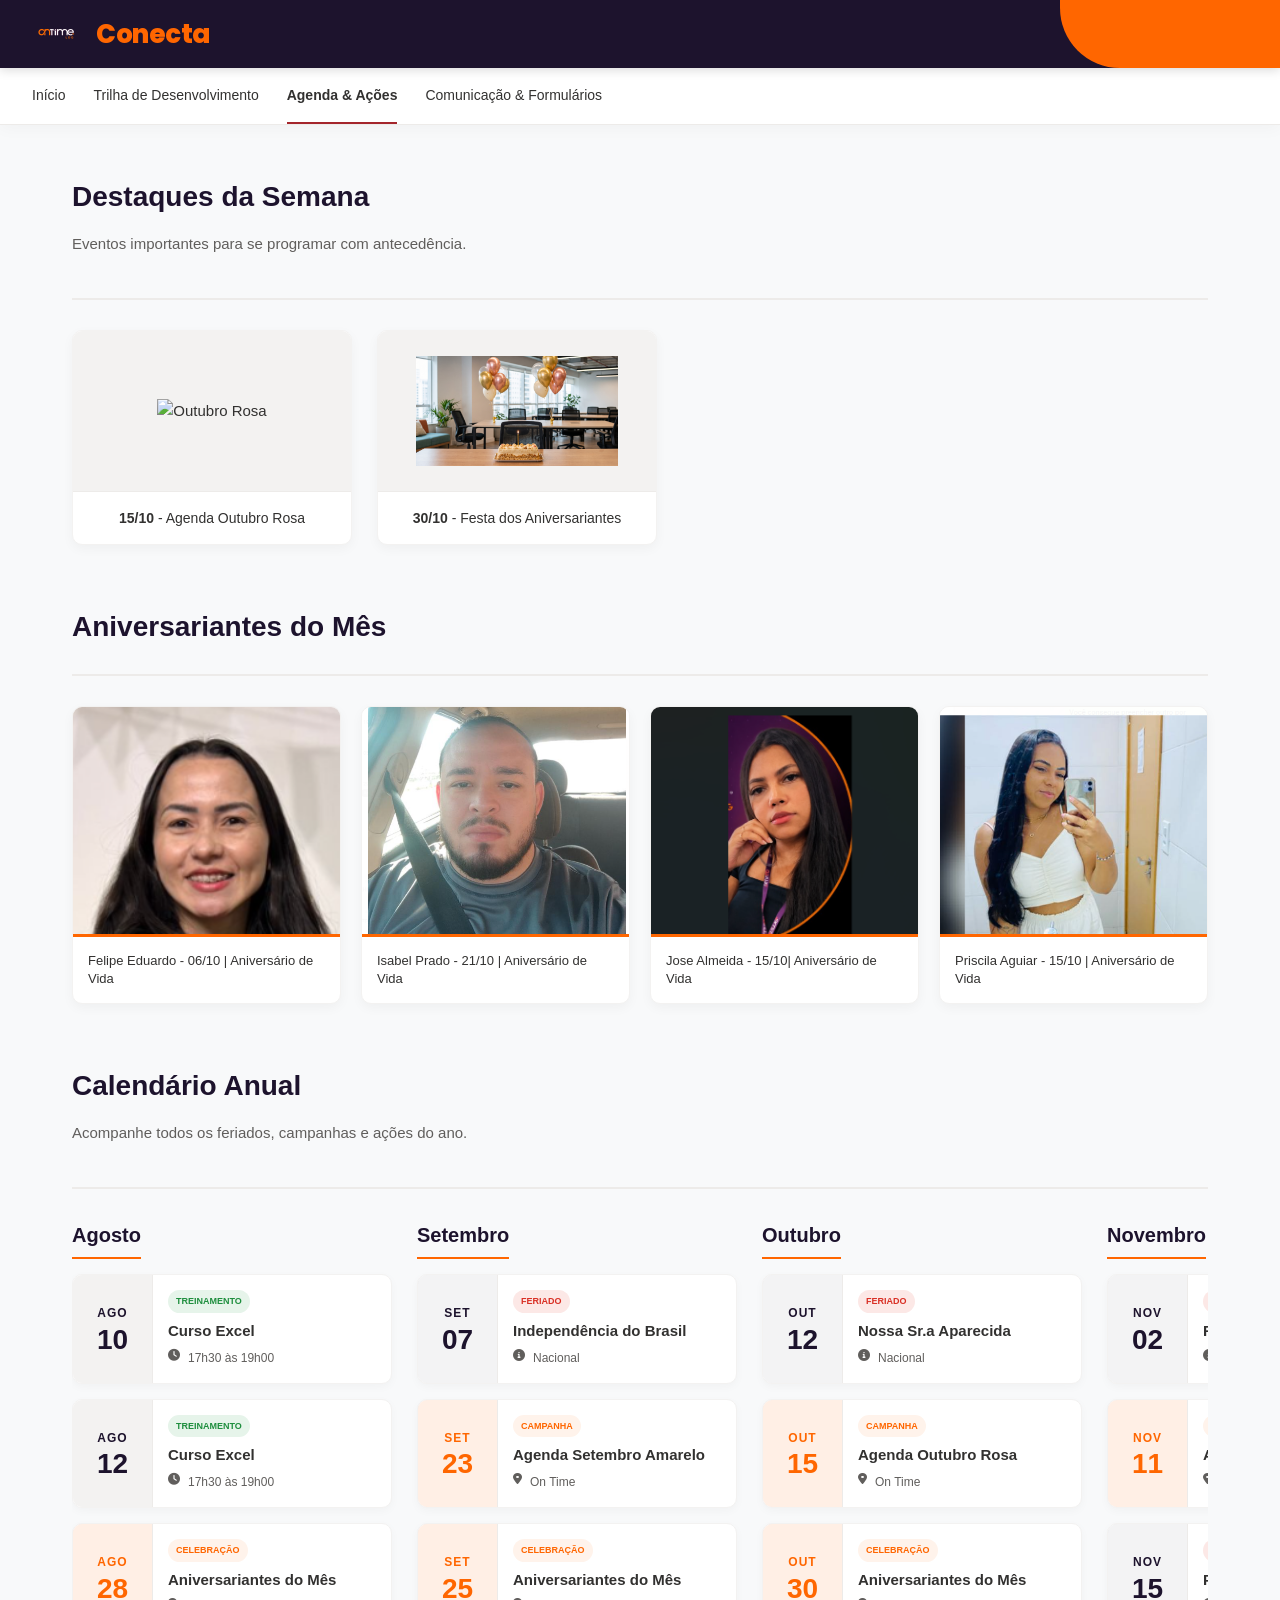
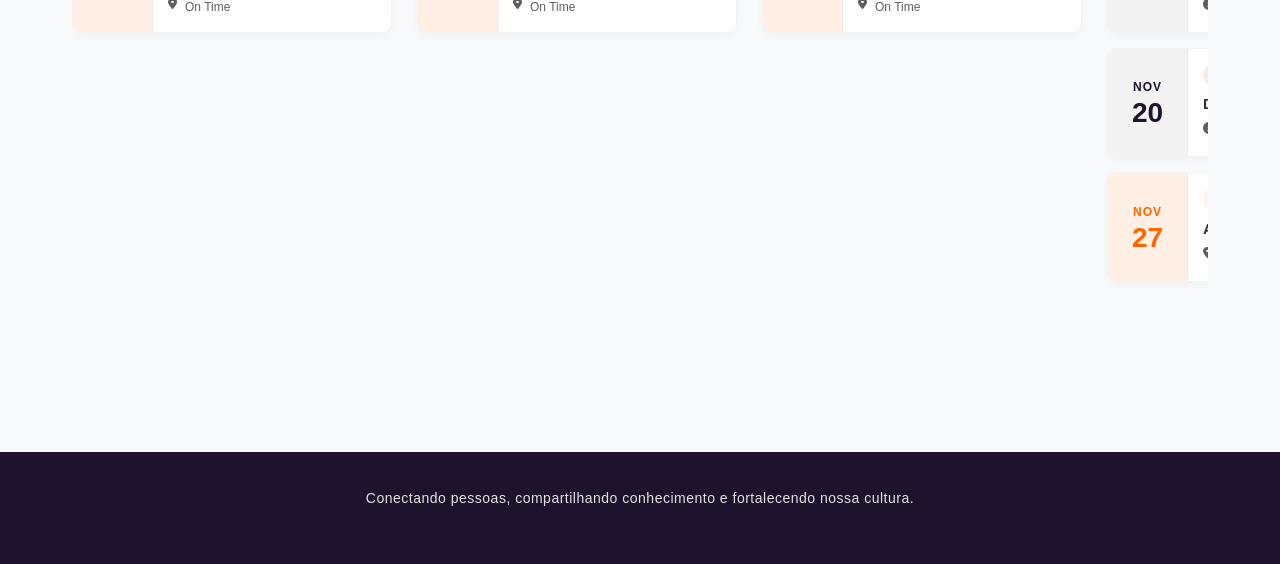
==== agenda.html @ 03ec2f37 "Update agenda.html" ====
<!DOCTYPE html>
<html lang="pt-BR">
<head>
    <meta charset="UTF-8">
    <meta name="viewport" content="width=device-width, initial-scale=1.0">
    <title>Agenda e Ações - On Time Log</title>
    <link rel="icon" href="logo-topo.png" type="image/png">
    <link href="https://fonts.googleapis.com/css2?family=Poppins:wght@700;800;900&display=swap" rel="stylesheet">
    <link rel="stylesheet" href="style.css">
    <link rel="stylesheet" href="https://cdnjs.cloudflare.com/ajax/libs/font-awesome/6.0.0/css/all.min.css">
</head>
<body>
    <header class="sp-header">
        <div class="logo-title">
            <img src="logo-topo.png" alt="On Time Log Logo" class="logo">
            <h2 class="site-title">Conecta</h2>
        </div>
    </header>

    <nav class="sp-nav">
        <ul class="nav-links">
            <li><a href="index.html">Início</a></li>
            <li><a href="treinamentos.html">Trilha de Desenvolvimento</a></li>
            <li><a href="agenda.html" class="active">Agenda & Ações</a></li>
            <li><a href="comunicacao.html" target="_blank">Comunicação & Formulários</a></li>
        </ul>
    </nav>

    <main class="sp-main agenda-main">
        
        <section class="agenda-section">
            <div class="section-header">
                <h2>Destaques da Semana</h2>
                <p>Eventos importantes para se programar com antecedência.</p>
            </div>
            <div class="highlights-grid">
                <div class="highlight-card">
                    <div class="highlight-image-wrapper"><img src="outubro.rosa.png" alt="Outubro Rosa" class="highlight-image"></div>
                    <div class="highlight-info"><strong>15/10</strong> - Agenda Outubro Rosa</div>
                </div>
                <div class="highlight-card">
                    <div class="highlight-image-wrapper"><img src="fundo-festa.png" alt="Aniversariantes" class="highlight-image"></div>
                    <div class="highlight-info"><strong>30/10</strong> - Festa dos Aniversariantes</div>
                </div>
            </div>
        </section>

        <section class="agenda-section">
            <div class="section-header">
                <h2>Aniversariantes do Mês</h2>
            </div>
            <div class="birthday-grid">
                <div class="birthday-card">
                    <img src="niver-1.png" alt="Foto" class="birthday-photo">
                    <div class="birthday-info"><p>Felipe Eduardo - 06/10 | Aniversário de Vida</p></div>
                </div>
                <div class="birthday-card">
                    <img src="niver-2.png" alt="Foto" class="birthday-photo">
                    <div class="birthday-info"><p>Isabel Prado - 21/10 | Aniversário de Vida</p></div>
                </div>
                <div class="birthday-card">
                    <img src="niver-3.png" alt="Foto" class="birthday-photo">
                    <div class="birthday-info"><p>Jose Almeida - 15/10| Aniversário de Vida</p></div>
                </div>
                <div class="birthday-card">
                    <img src="niver-4.png" alt="Foto" class="birthday-photo">
                    <div class="birthday-info"><p>Priscila Aguiar - 15/10 | Aniversário de Vida</p></div>
                </div>
            </div>
        </section>

        <section class="agenda-section">
            <div class="section-header">
                <h2>Calendário Anual</h2>
                <p>Acompanhe todos os feriados, campanhas e ações do ano.</p>
            </div>
            <div class="calendar-carousel">
                <div class="month-column">
                    <h3 class="month-column-header">Agosto</h3>
                    <div class="events-list-vertical">
                        <div class="event-card"><div class="event-date"><span class="month">Ago</span><span class="day">10</span></div><div class="event-details"><span class="event-tag tag-training">Treinamento</span><h3>Curso Excel</h3><p><i class="fas fa-clock"></i> 17h30 às 19h00</p></div></div>
                        <div class="event-card"><div class="event-date"><span class="month">Ago</span><span class="day">12</span></div><div class="event-details"><span class="event-tag tag-training">Treinamento</span><h3>Curso Excel</h3><p><i class="fas fa-clock"></i> 17h30 às 19h00</p></div></div>
                        <div class="event-card"><div class="event-date highlight-date"><span class="month">Ago</span><span class="day">28</span></div><div class="event-details"><span class="event-tag tag-party">Celebração</span><h3>Aniversariantes do Mês</h3><p><i class="fas fa-map-marker-alt"></i> On Time</p></div></div>
                    </div>
                </div>
                <div class="month-column">
                    <h3 class="month-column-header">Setembro</h3>
                    <div class="events-list-vertical">
                        <div class="event-card"><div class="event-date holiday-date"><span class="month">Set</span><span class="day">07</span></div><div class="event-details"><span class="event-tag tag-holiday">Feriado</span><h3>Independência do Brasil</h3><p><i class="fas fa-info-circle"></i> Nacional</p></div></div>
                        <div class="event-card"><div class="event-date highlight-date"><span class="month">Set</span><span class="day">23</span></div><div class="event-details"><span class="event-tag tag-party">Campanha</span><h3>Agenda Setembro Amarelo</h3><p><i class="fas fa-map-marker-alt"></i> On Time</p></div></div>
                        <div class="event-card"><div class="event-date highlight-date"><span class="month">Set</span><span class="day">25</span></div><div class="event-details"><span class="event-tag tag-party">Celebração</span><h3>Aniversariantes do Mês</h3><p><i class="fas fa-map-marker-alt"></i> On Time</p></div></div>
                    </div>
                </div>
                <div class="month-column">
                    <h3 class="month-column-header">Outubro</h3>
                    <div class="events-list-vertical">
                        <div class="event-card"><div class="event-date holiday-date"><span class="month">Out</span><span class="day">12</span></div><div class="event-details"><span class="event-tag tag-holiday">Feriado</span><h3>Nossa Sr.a Aparecida</h3><p><i class="fas fa-info-circle"></i> Nacional</p></div></div>
                        <div class="event-card"><div class="event-date highlight-date"><span class="month">Out</span><span class="day">15</span></div><div class="event-details"><span class="event-tag tag-party">Campanha</span><h3>Agenda Outubro Rosa</h3><p><i class="fas fa-map-marker-alt"></i> On Time</p></div></div>
                        <div class="event-card"><div class="event-date highlight-date"><span class="month">Out</span><span class="day">30</span></div><div class="event-details"><span class="event-tag tag-party">Celebração</span><h3>Aniversariantes do Mês</h3><p><i class="fas fa-map-marker-alt"></i> On Time</p></div></div>
                    </div>
                </div>
                <div class="month-column">
                    <h3 class="month-column-header">Novembro</h3>
                    <div class="events-list-vertical">
                        <div class="event-card"><div class="event-date holiday-date"><span class="month">Nov</span><span class="day">02</span></div><div class="event-details"><span class="event-tag tag-holiday">Feriado</span><h3>Finados</h3><p><i class="fas fa-info-circle"></i> Nacional</p></div></div>
                        <div class="event-card"><div class="event-date highlight-date"><span class="month">Nov</span><span class="day">11</span></div><div class="event-details"><span class="event-tag tag-party">Campanha</span><h3>Agenda Novembro Azul</h3><p><i class="fas fa-map-marker-alt"></i> On Time</p></div></div>
                        <div class="event-card"><div class="event-date holiday-date"><span class="month">Nov</span><span class="day">15</span></div><div class="event-details"><span class="event-tag tag-holiday">Feriado</span><h3>Proclamação da República</h3><p><i class="fas fa-info-circle"></i> Nacional</p></div></div>
                        <div class="event-card"><div class="event-date holiday-date"><span class="month">Nov</span><span class="day">20</span></div><div class="event-details"><span class="event-tag tag-holiday">Feriado</span><h3>Dia da Consciência Negra</h3><p><i class="fas fa-info-circle"></i> Nacional</p></div></div>
                        <div class="event-card"><div class="event-date highlight-date"><span class="month">Nov</span><span class="day">27</span></div><div class="event-details"><span class="event-tag tag-party">Celebração</span><h3>Aniversariantes do Mês</h3><p><i class="fas fa-map-marker-alt"></i> On Time</p></div></div>
                    </div>
                </div>
                <div class="month-column">
                    <h3 class="month-column-header">Dezembro</h3>
                    <div class="events-list-vertical">
                        <div class="event-card"><div class="event-date highlight-date"><span class="month">Dez</span><span class="day">18</span></div><div class="event-details"><span class="event-tag tag-party">Celebração</span><h3>Festa de Confraternização</h3><p><i class="fas fa-star"></i> Evento Anual</p></div></div>
                        <div class="event-card"><div class="event-date holiday-date"><span class="month">Dez</span><span class="day">25</span></div><div class="event-details"><span class="event-tag tag-holiday">Feriado</span><h3>Natal</h3><p><i class="fas fa-info-circle"></i> Nacional</p></div></div>
                    </div>
                </div>
            </div>
        </section>

    </main>
    <footer class="sp-footer">
        <div class="footer-slogan"><p>Conectando pessoas, compartilhando conhecimento e fortalecendo nossa cultura.</p></div>
    </footer>
    <script src="script.js"></script>
</body>
</html>
---- style.css ----
@import url('https://fonts.googleapis.com/css2?family=Poppins:wght@700;800;900&display=swap');

:root {
    --header-footer-bg: #1D132D; 
    --orange-accent: #FF6600; 
    --background: #f8f9fa;
    --text-main: #323130;
    --text-muted: #605e5c;
    --white: #ffffff;
    --active-nav: #323130;
    --sp-accent-red: #a4262c; 
}

* { margin: 0; padding: 0; box-sizing: border-box; font-family: 'Segoe UI', Tahoma, Geneva, Verdana, sans-serif; }
body { background-color: var(--background); color: var(--text-main); overflow-x: hidden; font-size: 15px; line-height: 1.6; }

/* CABEÇALHO E NAVEGAÇÃO */
.sp-header { background-color: var(--header-footer-bg); color: var(--white); padding: 12px 32px; display: flex; align-items: center; position: relative; box-shadow: 0 2px 10px rgba(0,0,0,0.15); z-index: 10; }
.sp-header::after { content: ''; position: absolute; top: 0; right: 0; width: 220px; height: 100%; background-color: var(--orange-accent); border-bottom-left-radius: 60px; z-index: 0; }
.logo-title { display: flex; align-items: center; gap: 16px; z-index: 1; }
.sp-header .logo { height: 32px; }

/* Título Conecta Moderno (Regra de maiúscula removida) */
.site-title { font-family: 'Poppins', sans-serif; font-size: 26px; font-weight: 800; letter-spacing: -0.5px; color: var(--orange-accent); margin-top: 2px; }

.sp-nav { background-color: var(--white); padding: 0 32px; border-bottom: 1px solid #edebe9; box-shadow: 0 4px 15px rgba(0,0,0,0.03); position: relative; z-index: 9; }
.nav-links { list-style: none; display: flex; gap: 28px; }
.nav-links li a { display: block; padding: 16px 0; text-decoration: none; color: var(--text-main); font-weight: 500; font-size: 14px; border-bottom: 2px solid transparent; transition: all 0.3s ease; }
.nav-links li a:hover { color: var(--orange-accent); }
.nav-links li a.active { color: var(--active-nav); font-weight: 600; border-bottom: 2px solid var(--sp-accent-red); }

/* RODAPÉ GERAL */
.sp-footer { background-color: var(--header-footer-bg); color: var(--white); padding: 35px 32px; margin-top: 40px; }
.footer-slogan { text-align: center; margin-bottom: 20px; font-size: 14px; font-weight: 500; color: #e2e2e2; letter-spacing: 0.5px; }
.social-links { display: flex; justify-content: center; gap: 40px; font-size: 14px; }
.social-links a { color: #d1d1d1; text-decoration: none; display: flex; align-items: center; gap: 10px; transition: all 0.3s ease; }
.social-links a:hover { color: var(--orange-accent); transform: translateY(-2px); }
.social-links a i { font-size: 18px; }

/* PÁGINAS GERAIS - Estrutura Mestra */
.sp-main, .catalog-main, .agenda-main, .comms-main, .policies-main, .about-main, .careers-main, .giro-main { padding: 50px 32px; max-width: 1200px; margin: 0 auto; min-height: 75vh;}
.section-header { margin-top: 50px; margin-bottom: 30px; border-bottom: 2px solid #edebe9; padding-bottom: 12px; }
.agenda-section:first-child .section-header, .comms-main .section-header:first-child { margin-top: 0; }
.section-header h2, .catalog-header h2, .careers-intro h2, .policies-intro h2, .about-intro h2, .giro-intro h2 { font-size: 28px; color: var(--header-footer-bg); margin-bottom: 12px; font-weight: 700; }
.section-header p, .catalog-header p, .giro-intro p { font-size: 15px; color: var(--text-muted); line-height: 1.6; margin-bottom: 30px;}

/* PÁGINA INICIAL - GRID (HUB) */
.hero-grid { display: grid; grid-template-columns: 1fr 1fr; gap: 24px; width: 100%; height: 60vh; max-width: 1300px; margin: 0 auto; }
.small-cards-grid { display: grid; grid-template-columns: 1fr 1fr; grid-template-rows: 1fr 1fr; gap: 20px; }
.card-carreiras { grid-column: 1 / -1; }
.hero-card { background-size: cover; background-position: center; background-repeat: no-repeat; position: relative; color: var(--white); cursor: pointer; overflow: hidden; border-radius: 12px; box-shadow: 0 4px 12px rgba(0,0,0,0.06); transition: transform 0.4s ease, box-shadow 0.4s ease; text-decoration: none;}
.hero-card:hover { transform: translateY(-4px); box-shadow: 0 12px 25px rgba(0,0,0,0.12); }
.hero-card::after { content: ''; position: absolute; top: 0; left: 0; width: 100%; height: 100%; background: linear-gradient(to top, rgba(29, 19, 45, 0.95) 0%, rgba(29, 19, 45, 0.4) 40%, rgba(0, 0, 0, 0.05) 100%); z-index: 1; transition: background 0.4s ease; }
.hero-card:hover::after { background: linear-gradient(to top, rgba(29, 19, 45, 0.98) 0%, rgba(29, 19, 45, 0.5) 50%, rgba(0, 0, 0, 0.1) 100%); }
.card-content-wrapper, .card-content { position: relative; z-index: 2; height: 100%; padding: 30px; display: flex; flex-direction: column; justify-content: flex-end; }
.hero-card h3 { font-size: 24px; margin-bottom: 6px; font-weight: 700; text-shadow: 0 2px 4px rgba(0,0,0,0.3); }
.small-card h3 { font-size: 19px; }
.card-link, .small-card p { color: #e2e2e2; text-decoration: none; font-size: 14px; font-weight: 500; display: inline-flex; align-items: center; gap: 8px; transition: color 0.3s ease; margin-bottom: 0;}
.hero-card:hover .card-link, .hero-card:hover p { color: var(--orange-accent); }

/* MODAIS GERAIS E DESTAQUE "I" */
.modal-overlay { position: fixed; top: 0; left: 0; width: 100%; height: 100%; background: rgba(29, 19, 45, 0.85); display: flex; justify-content: center; align-items: center; z-index: 1000; opacity: 0; visibility: hidden; transition: all 0.3s ease; backdrop-filter: blur(5px); }
.modal-overlay.active { opacity: 1; visibility: visible; }
.modal-box { background: var(--white); width: 90%; max-width: 600px; border-radius: 12px; padding: 35px; position: relative; transform: translateY(30px) scale(0.95); transition: all 0.4s cubic-bezier(0.165, 0.84, 0.44, 1); max-height: 85vh; overflow-y: auto; box-shadow: 0 20px 40px rgba(0,0,0,0.2); }
.modal-overlay.active .modal-box { transform: translateY(0) scale(1); }
.close-modal { position: absolute; top: 15px; right: 20px; background: none; border: none; font-size: 22px; color: #a19f9d; cursor: pointer; transition: color 0.2s; }
.close-modal:hover { color: var(--sp-accent-red); }
.modal-header { display: flex; align-items: center; gap: 20px; margin-bottom: 25px; border-bottom: 1px solid #edebe9; padding-bottom: 20px; }
.modal-header img { max-height: 60px; max-width: 180px; object-fit: contain; } 
.modal-header h3 { font-size: 22px; color: var(--header-footer-bg); font-weight: 700; text-transform: uppercase;}
.modal-body { font-size: 14px; line-height: 1.7; color: var(--text-main); }
.modal-body p { margin-bottom: 16px; } 
.modal-body ul { margin-left: 20px; margin-bottom: 16px; }
.modal-body li { margin-bottom: 8px; }

.info-highlight { background-color: #fff3eb; color: #bd4a1c; padding: 15px 20px; border-radius: 8px; border-left: 4px solid var(--orange-accent); font-weight: 600; display: flex; align-items: center; gap: 15px; margin-top: 25px; font-size: 14px;}
.info-highlight i { font-size: 24px; }

/* COMUNICAÇÃO E CONTATOS */
.comms-alert { background-color: #e6f4ea; border-left: 5px solid #1e8e3e; padding: 25px 30px; border-radius: 12px; display: flex; align-items: center; gap: 20px; margin-bottom: 40px; box-shadow: 0 4px 15px rgba(0,0,0,0.03); }
.comms-alert i { font-size: 35px; color: #1e8e3e; }
.comms-alert-text h3 { font-size: 18px; color: var(--text-main); margin-bottom: 5px; font-weight: 700; }
.comms-alert-text p { font-size: 15px; color: var(--text-muted); margin-bottom: 0; }

.forms-grid { display: flex; flex-wrap: wrap; gap: 20px; }
.form-card { display: flex; align-items: center; background: var(--white); border-radius: 10px; padding: 20px; box-shadow: 0 3px 12px rgba(0,0,0,0.03); border: 1px solid #f3f2f1; text-decoration: none; transition: all 0.3s ease; width: 320px; }
.form-card:hover { transform: translateY(-3px); box-shadow: 0 8px 20px rgba(0,0,0,0.06); border-color: var(--orange-accent); }
.form-icon { font-size: 30px; color: #2b579a; margin-right: 15px; }
.pdf-icon { color: #e3242b; }
.form-info h3 { font-size: 15px; color: var(--text-main); margin-bottom: 4px; font-weight: 600;}
.form-info p { font-size: 13px; color: var(--text-muted); margin-bottom: 0;}

.contacts-wrapper { display: grid; grid-template-columns: 1fr 1fr; gap: 30px; align-items: start; margin-top: 30px;}
.contact-box { background: var(--white); padding: 40px; border-radius: 12px; box-shadow: 0 3px 12px rgba(0,0,0,0.03); border: 1px solid #f3f2f1; display: flex; flex-direction: column; justify-content: flex-start;}
.contact-details p { font-size: 14px; color: var(--text-main); margin-bottom: 15px; display: flex; align-items: center; gap: 10px; }
.contact-group a[href^="mailto"] { color: var(--orange-accent) !important; text-decoration: none; font-weight: 600; transition: color 0.2s; }
.contact-group a[href^="mailto"]:hover { text-decoration: underline; color: var(--header-footer-bg) !important; }
.contact-group { margin-bottom: 25px; }
.whatsapp-group p i { color: #25D366; font-size: 16px; }

.suggestion-box { background: #fff3eb; padding: 40px; border-radius: 12px; border-left: 5px solid var(--orange-accent); display: flex; flex-direction: column; align-items: center; text-align: center; justify-content: center;}
.suggestion-image { width: 100%; max-width: 220px; height: 180px; object-fit: cover; border-radius: 8px; box-shadow: 0 4px 12px rgba(0,0,0,0.1); margin-bottom: 25px; }
.suggestion-text h2 { font-size: 20px; color: var(--header-footer-bg); margin-bottom: 12px; font-weight: 800; }
.suggestion-text p { font-size: 14px; color: var(--text-main); line-height: 1.6; margin-bottom: 0;}

/* GIRO ON TIME (CARROSSEL DESLIZANTE) */
.social-cta { margin-bottom: 40px; }
.social-cta-content { background: linear-gradient(135deg, #1D132D 0%, #3a265a 100%); border-radius: 12px; padding: 30px 40px; display: flex; align-items: center; justify-content: space-between; box-shadow: 0 8px 20px rgba(29, 19, 45, 0.15); color: var(--white); }
.social-text h3 { font-size: 20px; margin-bottom: 8px; font-weight: 700; color: var(--orange-accent); }
.social-text p { font-size: 14px; line-height: 1.6; max-width: 600px; color: #e2e2e2; margin-bottom: 0;}
.social-icons { display: flex; gap: 15px; }
.social-icons a { color: var(--white); font-size: 30px; transition: transform 0.3s ease, color 0.3s ease; }
.social-icons a:hover { transform: scale(1.1); color: var(--orange-accent); }

.gallery-filters { display: flex; flex-wrap: wrap; gap: 12px; justify-content: center; margin-bottom: 35px; }
.filter-btn { background: var(--white); border: 1px solid #d1d1d1; padding: 8px 20px; border-radius: 30px; color: var(--text-main); font-weight: 600; font-size: 13px; cursor: pointer; transition: all 0.3s ease; }
.filter-btn:hover { border-color: var(--orange-accent); color: var(--orange-accent); }
.filter-btn.active { background: var(--orange-accent); border-color: var(--orange-accent); color: var(--white); box-shadow: 0 4px 10px rgba(255, 102, 0, 0.2); }

.carousel-container { display: none; width: 100%; max-width: 1000px; height: 500px; margin: 0 auto 40px auto; position: relative; overflow: hidden; border-radius: 16px; box-shadow: 0 8px 25px rgba(0,0,0,0.15); background: transparent;}
.carousel-container.active { display: block; }
#carouselTrack { display: flex; transition: transform 0.6s ease-in-out; height: 100%; width: 100%; }
.carousel-slide { min-width: 100%; flex-shrink: 0; height: 100%; position: relative; }
.carousel-slide img { width: 100%; height: 100%; object-fit: cover; }
.carousel-caption { position: absolute; bottom: 0; left: 0; width: 100%; background: linear-gradient(to top, rgba(0,0,0,0.95), transparent); color: white; padding: 50px 20px 20px 20px; text-align: center; font-size: 18px; font-weight: 600; text-shadow: 0 2px 6px rgba(0,0,0,0.8);}

.gallery-grid { display: none; grid-template-columns: repeat(auto-fill, minmax(260px, 1fr)); gap: 20px; }
.gallery-grid.active { display: grid; }
.gallery-item { position: relative; border-radius: 10px; overflow: hidden; cursor: pointer; box-shadow: 0 4px 12px rgba(0,0,0,0.05); transition: transform 0.3s ease; aspect-ratio: 4/3; background: #f3f2f1;}
.gallery-item.hide { display: none; }
.gallery-item:hover { transform: translateY(-4px); box-shadow: 0 8px 20px rgba(0,0,0,0.12); }
.gallery-item img { width: 100%; height: 100%; object-fit: cover; display: block; transition: transform 0.5s ease; }
.gallery-item:hover img { transform: scale(1.05); }

.gallery-overlay { position: absolute; bottom: 0; left: 0; width: 100%; background: linear-gradient(to top, rgba(29, 19, 45, 0.85) 0%, transparent 100%); padding: 25px 15px 12px 15px; opacity: 0; transition: opacity 0.3s ease; }
.gallery-item:hover .gallery-overlay { opacity: 1; }
.gallery-overlay p { color: var(--white); font-weight: 600; font-size: 13px; margin-bottom: 0; text-shadow: 0 2px 4px rgba(0,0,0,0.5); }

.lightbox-overlay { position: fixed; top: 0; left: 0; width: 100%; height: 100%; background: rgba(0,0,0,0.95); z-index: 2000; display: flex; flex-direction: column; justify-content: center; align-items: center; opacity: 0; visibility: hidden; transition: opacity 0.3s ease; }
.lightbox-overlay.active { opacity: 1; visibility: visible; }
.lightbox-close { position: absolute; top: 20px; right: 30px; color: var(--white); font-size: 35px; cursor: pointer; transition: color 0.2s; z-index: 2010;}
.lightbox-close:hover { color: var(--orange-accent); }
.lightbox-nav { position: absolute; top: 50%; transform: translateY(-50%); font-size: 35px; color: rgba(255,255,255,0.5); cursor: pointer; transition: color 0.3s; padding: 20px; z-index: 2010;}
.lightbox-nav:hover { color: var(--white); }
.lightbox-prev { left: 15px; }
.lightbox-next { right: 15px; }
.lightbox-content-wrapper { display: flex; flex-direction: column; align-items: center; justify-content: center; width: 85%; height: 80vh; }
.lightbox-content-wrapper img { max-width: 100%; max-height: 75vh; object-fit: contain; border-radius: 6px; box-shadow: 0 8px 30px rgba(0,0,0,0.4); }
.lightbox-overlay p { color: var(--white); font-size: 16px; font-weight: 500; margin-top: 15px; text-align: center; margin-bottom: 0;}

/* TRILHA DE DESENVOLVIMENTO */
.course-grid { display: grid; grid-template-columns: repeat(auto-fill, minmax(280px, 1fr)); gap: 25px; max-width: 1000px; margin: 0 auto; }
.course-card { background: var(--white); border-radius: 12px; padding: 35px 20px; text-align: center; box-shadow: 0 4px 12px rgba(0,0,0,0.04); cursor: pointer; position: relative; transition: all 0.4s ease; border: 1px solid #f3f2f1; }
.course-card:hover { transform: translateY(-6px); box-shadow: 0 12px 25px rgba(0,0,0,0.08); border-color: var(--orange-accent); }
.badge { position: absolute; top: 12px; right: 12px; padding: 5px 10px; border-radius: 20px; font-size: 10px; font-weight: 700; text-transform: uppercase; letter-spacing: 0.5px; }
.badge-active { background: #e6f4ea; color: #1e8e3e; }
.badge-soon { background: #fce8e6; color: #d93025; }
.course-icon img { height: 70px; margin-bottom: 20px; margin-top: 10px; transition: transform 0.3s ease; }
.course-card:hover .course-icon img { transform: scale(1.1); }
.course-card h3 { font-size: 18px; color: var(--text-main); margin-bottom: 8px; font-weight: 600; }
.course-card p { font-size: 13px; color: var(--text-muted); line-height: 1.6; margin-bottom: 0;}

/* BANNER DE RECONHECIMENTO (PROGRAMA DE ENGAJAMENTO) */
.recognition-banner { background: linear-gradient(135deg, var(--header-footer-bg) 0%, #3a265a 100%); border-radius: 16px; padding: 40px; display: flex; align-items: center; gap: 35px; box-shadow: 0 10px 30px rgba(0,0,0,0.15); color: var(--white); margin-top: 20px; margin-bottom: 20px; position: relative; overflow: hidden; }
.recognition-banner::before { content: ''; position: absolute; top: -50%; right: -10%; width: 300px; height: 300px; background: radial-gradient(circle, rgba(255,102,0,0.15) 0%, transparent 70%); border-radius: 50%; z-index: 0; }
.recognition-icon { background: var(--orange-accent); width: 90px; height: 90px; border-radius: 50%; display: flex; align-items: center; justify-content: center; font-size: 40px; color: var(--white); flex-shrink: 0; box-shadow: 0 8px 20px rgba(255, 102, 0, 0.3); z-index: 1; position: relative;}
.recognition-content { z-index: 1; position: relative; }
.recognition-content h3 { font-size: 24px; color: var(--orange-accent); margin-bottom: 12px; font-weight: 800; }
.recognition-content p { font-size: 15px; line-height: 1.7; color: #e2e2e2; margin-bottom: 12px; }
.recognition-content p:last-child { margin-bottom: 0; }
.recognition-content strong { color: var(--white); font-weight: 700; }

/* Botão interativo do Banner */
.btn-recognition { background: transparent; border: 1px solid rgba(255,255,255,0.4); color: var(--white); padding: 10px 24px; border-radius: 30px; font-weight: 600; cursor: pointer; transition: all 0.3s ease; display: inline-flex; align-items: center; gap: 8px; margin-top: 20px; font-size: 14px;}
.btn-recognition:hover { background: var(--orange-accent); border-color: var(--orange-accent); transform: translateY(-2px); box-shadow: 0 4px 10px rgba(255,102,0,0.3);}

/* AGENDA E AÇÕES */
.agenda-section { margin-bottom: 60px; clear: both; } 
.highlights-grid { display: flex; flex-wrap: wrap; gap: 25px; }
.highlight-card { background: var(--white); border-radius: 10px; overflow: hidden; box-shadow: 0 4px 12px rgba(0,0,0,0.04); transition: transform 0.3s ease; border: 1px solid #f3f2f1; text-align: center; width: 280px; display: flex; flex-direction: column;}
.highlight-card:hover { transform: translateY(-4px); box-shadow: 0 8px 20px rgba(0,0,0,0.08); border-color: var(--orange-accent); }
.highlight-image-wrapper { padding: 25px; background-color: #f3f2f1; height: 160px; display: flex; align-items: center; justify-content: center;}
.highlight-image { max-width: 100%; max-height: 100%; object-fit: contain; }
.highlight-info { padding: 15px; font-size: 14px; color: var(--text-main); border-top: 1px solid #edebe9; flex-grow: 1;}

.birthday-grid { display: grid; grid-template-columns: repeat(auto-fill, minmax(230px, 1fr)); gap: 20px;}
.birthday-card { background: var(--white); border-radius: 10px; overflow: hidden; box-shadow: 0 4px 12px rgba(0,0,0,0.04); transition: transform 0.3s ease; border: 1px solid #f3f2f1; text-align: center; display: flex; flex-direction: column;}
.birthday-card:hover { transform: translateY(-4px); box-shadow: 0 8px 20px rgba(0,0,0,0.08); border-color: var(--orange-accent); }
.birthday-photo { width: 100%; height: 230px; object-fit: cover; border-bottom: 3px solid var(--orange-accent); }
.birthday-info { padding: 15px; display: flex; flex-direction: column; justify-content: center; align-items: flex-start; flex-grow: 1;}
.birthday-info p { font-size: 13px; color: var(--text-main); font-weight: 500; margin-bottom: 0; text-align: left; line-height: 1.4;}

.calendar-carousel { display: flex; overflow-x: auto; gap: 25px; padding-bottom: 20px; scroll-snap-type: x mandatory; scroll-behavior: smooth; }
.calendar-carousel::-webkit-scrollbar { height: 8px; }
.calendar-carousel::-webkit-scrollbar-track { background: #f3f2f1; border-radius: 4px; }
.calendar-carousel::-webkit-scrollbar-thumb { background: #d1d1d1; border-radius: 4px; }
.calendar-carousel::-webkit-scrollbar-thumb:hover { background: var(--orange-accent); }
.month-column { flex: 0 0 320px; scroll-snap-align: start; }
.month-column-header { font-size: 20px; color: var(--header-footer-bg); margin-bottom: 15px; border-bottom: 2px solid var(--orange-accent); padding-bottom: 6px; display: inline-block; font-weight: 700;}
.events-list-vertical { display: flex; flex-direction: column; gap: 15px; }
.event-card { display: flex; background: var(--white); border-radius: 10px; overflow: hidden; box-shadow: 0 3px 10px rgba(0,0,0,0.03); border: 1px solid #f3f2f1; transition: transform 0.3s ease, box-shadow 0.3s ease; }
.event-card:hover { transform: translateX(4px); box-shadow: 0 6px 15px rgba(0,0,0,0.06); border-left: 4px solid var(--orange-accent); }
.event-date { background: #f3f2f1; color: var(--header-footer-bg); min-width: 80px; display: flex; flex-direction: column; justify-content: center; align-items: center; padding: 12px; border-right: 1px solid #edebe9; }
.event-date .month { font-size: 12px; font-weight: 700; text-transform: uppercase; letter-spacing: 1px; }
.event-date .day { font-size: 28px; font-weight: 800; line-height: 1; margin-top: 2px; }
.highlight-date { background: rgba(255, 102, 0, 0.1); color: var(--orange-accent); }
.holiday-date { background: rgba(29, 19, 45, 0.05); }
.event-details { padding: 15px; display: flex; flex-direction: column; justify-content: center; }
.event-tag { font-size: 9px; font-weight: 700; text-transform: uppercase; padding: 4px 8px; border-radius: 20px; align-self: flex-start; margin-bottom: 6px; }
.tag-training { background: #e6f4ea; color: #1e8e3e; }
.tag-party { background: #fff3eb; color: var(--orange-accent); }
.tag-holiday { background: #fce8e6; color: #d93025; }
.event-details h3 { font-size: 15px; color: var(--text-main); margin-bottom: 6px; font-weight: 600;}
.event-details p { font-size: 12px; color: var(--text-muted); display: flex; flex-wrap: wrap; gap: 8px; margin-bottom: 0;}

/* CONHEÇA O CONECTA */
.intro-text-box { background: var(--white); padding: 35px; border-radius: 12px; border-left: 5px solid var(--orange-accent); box-shadow: 0 4px 15px rgba(0,0,0,0.03); margin-bottom: 40px; max-width: 950px; }
.intro-text-box h3 { font-size: 20px; color: var(--text-main); margin-bottom: 15px; font-weight: 700;}
.intro-text-box p { font-size: 15px; line-height: 1.7; color: var(--text-muted); margin-bottom: 16px; }
.section-divider { font-size: 22px; color: var(--text-main); text-align: center; margin: 50px 0 35px 0; font-weight: 700;}

.features-zigzag { display: flex; flex-direction: column; gap: 60px; margin-bottom: 60px; }
.feature-row { display: flex; align-items: center; gap: 40px; }
.feature-row.reverse { flex-direction: row-reverse; }
.feature-image-wrapper { flex: 1; overflow: hidden; border-radius: 12px; box-shadow: 0 8px 25px rgba(0,0,0,0.06); }
.feature-image { width: 100%; height: 100%; object-fit: cover; display: block; transition: transform 0.6s ease; }
.feature-image-wrapper:hover .feature-image { transform: scale(1.05); }
.feature-text { flex: 1; display: flex; flex-direction: column; justify-content: center; }
.feature-tag { background: #bd4a1c; color: var(--white); font-size: 10px; font-weight: 700; text-transform: uppercase; padding: 5px 10px; border-radius: 4px; align-self: flex-start; margin-bottom: 15px; letter-spacing: 1px; }
.feature-text h4 { font-size: 22px; color: var(--text-main); margin-bottom: 12px; font-weight: 700;}
.feature-text p { font-size: 15px; line-height: 1.7; color: var(--text-muted); margin-bottom: 20px; }

.about-outro { background: var(--white); padding: 40px; border-radius: 12px; text-align: center; box-shadow: 0 4px 15px rgba(0,0,0,0.03); max-width: 850px; margin: 0 auto; }
.about-outro h3 { font-size: 24px; color: var(--header-footer-bg); margin-bottom: 20px; }
.about-outro p { font-size: 15px; line-height: 1.8; color: var(--text-muted); margin-bottom: 16px; display: block; }

/* CARREIRAS E POLÍTICAS */
.intro-text, .policies-intro { max-width: 950px; }
.intro-text p, .policies-intro p { font-size: 15px; line-height: 1.8; color: var(--text-muted); margin-bottom: 18px; display: block; }
.intro-text p.highlight-text, .policies-intro p.highlight-text { margin-top: 25px; color: var(--text-main); font-weight: 600;}

.attention-box { display: flex; align-items: center; background: var(--white); padding: 30px 35px; border-radius: 12px; box-shadow: 0 3px 15px rgba(0,0,0,0.03); border-left: 5px solid var(--orange-accent); gap: 25px; margin-bottom: 50px; }
.attention-icon { font-size: 35px; color: var(--orange-accent); background: #fff3eb; min-width: 80px; height: 80px; display: flex; align-items: center; justify-content: center; border-radius: 50%; flex-shrink: 0; }
.attention-content { display: flex; flex-direction: column; align-items: flex-start; }
.attention-content h4 { font-size: 20px; color: var(--text-main); margin-top: 10px; margin-bottom: 8px; font-weight: 700;}
.attention-content p { font-size: 14px; color: var(--text-muted); margin-bottom: 15px; }

.modal-btn { background: none; border: none; cursor: pointer; padding: 0; font-family: inherit; color: #bd4a1c; font-weight: 600; font-size: 14px; display: inline-flex; align-items: center; gap: 6px; transition: all 0.3s ease; }
.modal-btn:hover { color: var(--orange-accent); gap: 10px; }

.vacancies-section { margin-top: 50px; padding-top: 35px; border-top: 2px solid #edebe9; }
.vacancies-grid { display: flex; justify-content: center; margin-top: 30px; margin-bottom: 30px; }
.vacancy-placeholder { background-color: #f3f2f1; border: 2px dashed #d1d1d1; border-radius: 10px; padding: 50px 30px; text-align: center; width: 100%; max-width: 550px; color: var(--text-muted); }
.vacancy-placeholder i { font-size: 35px; color: #a19f9d; margin-bottom: 12px; }
.vacancy-placeholder p { font-size: 16px; font-weight: 500; margin-bottom: 0;}
.vacancies-footer { text-align: left; margin-top: 30px; }
.vacancies-footer p { font-size: 14px; color: var(--text-muted); margin-bottom: 8px; }

.policies-grid { display: grid; grid-template-columns: repeat(auto-fill, minmax(280px, 1fr)); gap: 25px; margin-bottom: 50px; }
.policy-card { background: var(--white); border-radius: 10px; overflow: hidden; box-shadow: 0 4px 12px rgba(0,0,0,0.04); transition: transform 0.3s ease; border: 1px solid #f3f2f1; cursor: pointer; display: flex; flex-direction: column; text-align: center; }
.policy-card:hover { transform: translateY(-5px); box-shadow: 0 10px 25px rgba(0,0,0,0.08); border-color: var(--orange-accent); }
.policy-icon-wrapper { width: 100%; height: 160px; background: #fff3eb; display: flex; align-items: center; justify-content: center; transition: background 0.3s ease; }
.policy-icon-wrapper i { font-size: 55px; color: var(--orange-accent); transition: transform 0.4s ease; }
.policy-card:hover .policy-icon-wrapper i { transform: scale(1.1); }
.policy-card h4 { font-size: 15px; color: var(--text-main); padding: 20px 15px 15px 15px; min-height: 80px; font-weight: 600;}
.policy-footer { padding: 12px 15px; border-top: 1px solid #edebe9; background: #faf9f8; }
.policy-footer span { color: var(--text-main); font-weight: 500; font-size: 13px; display: flex; align-items: center; justify-content: space-between; transition: color 0.2s; }
.policy-card:hover .policy-footer span { color: var(--orange-accent); }

.culture-section { margin-top: 50px; border-top: 2px solid #edebe9; padding-top: 35px; }
.culture-cards-container { display: flex; flex-direction: column; gap: 20px; }
.culture-card { background: var(--white); border-radius: 10px; padding: 35px; text-align: center; box-shadow: 0 3px 12px rgba(0,0,0,0.03); border: 1px solid #f3f2f1; transition: transform 0.3s ease; }
.culture-card:hover { transform: translateY(-3px); box-shadow: 0 6px 20px rgba(0,0,0,0.06); border-color: var(--orange-accent); }
.culture-card h3 { font-size: 22px; color: var(--text-main); margin-bottom: 15px; font-weight: 700; }
.culture-card p { font-size: 15px; color: var(--text-muted); line-height: 1.7; max-width: 850px; margin: 0 auto; }
.values-list { list-style: none; font-size: 15px; color: var(--text-muted); line-height: 1.8; text-align: center; }

.policies-conclusion { text-align: center; max-width: 850px; margin: 70px auto 0 auto; }
.policies-conclusion h3 { font-size: 24px; color: var(--header-footer-bg); margin-bottom: 20px; }
.policies-conclusion p { font-size: 15px; line-height: 1.8; color: var(--text-muted); margin-bottom: 16px; }

.careers-modal-box, .policy-modal-box { max-width: 800px; }
.careers-modal-box .modal-body, .policy-modal-box .modal-body { max-height: 60vh; overflow-y: auto; padding-right: 15px; }
.careers-modal-box .modal-body h4, .policy-modal-box .modal-body h4 { font-size: 17px; color: var(--header-footer-bg); margin-top: 25px; margin-bottom: 10px; font-weight: 700; }
.careers-modal-box .modal-body h4:first-child, .policy-modal-box .modal-body h4:first-child { margin-top: 0; }

/* =========================================
   NOVO: BLOCO DE DESTAQUE E POP-UP DE SENHA
   ========================================= */

/* Bloco grande de destaque */
.destaque-comunicados {
    display: flex;
    align-items: center;
    justify-content: space-between;
    background: var(--white);
    border-radius: 12px;
    padding: 30px 40px;
    box-shadow: 0 4px 15px rgba(0,0,0,0.05);
    border: 1px solid var(--orange-accent);
    cursor: pointer;
    transition: all 0.3s ease;
    width: 100%;
}
.destaque-comunicados:hover {
    transform: translateY(-4px);
    box-shadow: 0 10px 25px rgba(255, 102, 0, 0.15);
}
.destaque-conteudo {
    display: flex;
    align-items: center;
    gap: 25px;
}
.destaque-icon {
    font-size: 45px;
    color: var(--orange-accent);
    background: #fff3eb;
    width: 80px;
    height: 80px;
    display: flex;
    align-items: center;
    justify-content: center;
    border-radius: 50%;
    flex-shrink: 0;
}
.destaque-texto h3 {
    margin: 0 0 5px 0;
    font-size: 22px;
    color: var(--header-footer-bg);
    font-weight: 800;
}
.destaque-texto p {
    margin: 0;
    color: var(--text-muted);
    font-size: 15px;
    line-height: 1.5;
}
.destaque-action {
    font-size: 15px;
    font-weight: 700;
    color: var(--orange-accent);
    display: flex;
    align-items: center;
    gap: 8px;
    transition: color 0.3s ease;
}
.destaque-comunicados:hover .destaque-action {
    color: var(--header-footer-bg);
}

/* Modal e Pop-up exclusivo de Senha (Tamanho Ajustado) */
.password-modal-overlay {
    display: none; 
    position: fixed;
    z-index: 9999;
    left: 0;
    top: 0;
    width: 100%;
    height: 100%;
    background-color: rgba(29, 19, 45, 0.85);
    backdrop-filter: blur(5px);
}
.password-modal-content {
    background-color: var(--white);
    margin: 5vh auto; /* Margem menor para caber caixas maiores */
    padding: 40px; /* Mais respiro interno */
    border-radius: 12px;
    width: 90%;
    max-width: 850px; /* Largura grandemente expandida */
    box-shadow: 0 20px 40px rgba(0,0,0,0.2);
    position: relative;
    text-align: center;
    animation: fadeInDown 0.4s cubic-bezier(0.165, 0.84, 0.44, 1);
}
.password-modal-content .close-btn {
    position: absolute;
    top: 15px;
    right: 20px;
    font-size: 28px;
    color: #a19f9d;
    cursor: pointer;
    transition: color 0.2s;
}
.password-modal-content .close-btn:hover {
    color: var(--sp-accent-red);
}
.password-modal-content h3 {
    font-size: 22px;
    color: var(--header-footer-bg);
    font-weight: 700;
    margin-bottom: 10px;
}
.password-modal-content p {
    font-size: 14px;
    color: var(--text-muted);
    margin-bottom: 20px;
}
#areaLogin {
    max-width: 450px; /* Mantém apenas a área de digitação de senha pequena */
    margin: 0 auto;
}
#senhaInput {
    width: 100%;
    padding: 12px 15px;
    margin: 10px 0 20px 0;
    border: 1px solid #d1d1d1;
    border-radius: 8px;
    font-family: inherit;
    font-size: 15px;
    box-sizing: border-box;
    outline: none;
    transition: border-color 0.3s;
}
#senhaInput:focus {
    border-color: var(--orange-accent);
}
.btn-acessar {
    width: 100%;
    padding: 12px;
    background-color: var(--header-footer-bg);
    color: var(--white);
    border: none;
    border-radius: 8px;
    font-size: 15px;
    font-weight: 600;
    cursor: pointer;
    transition: all 0.3s ease;
}
.btn-acessar:hover {
    background-color: var(--orange-accent);
    transform: translateY(-2px);
    box-shadow: 0 4px 10px rgba(255,102,0,0.3);
}
.erro-texto {
    color: var(--sp-accent-red) !important;
    font-size: 13px !important;
    margin-top: 15px !important;
    display: none;
    font-weight: 600;
}

/* Área da Galeria de Imagens com maior espaçamento */
.galeria-flyers {
    margin-top: 25px;
    max-height: 70vh; /* Altura máxima estendida para ver as imagens melhor */
    overflow-y: auto;
    display: flex;
    flex-direction: column;
    gap: 40px; /* Distanciamento super visível entre os comunicados */
    padding-right: 15px;
}
.galeria-flyers::-webkit-scrollbar { width: 8px; }
.galeria-flyers::-webkit-scrollbar-track { background: #f3f2f1; border-radius: 4px; }
.galeria-flyers::-webkit-scrollbar-thumb { background: #d1d1d1; border-radius: 4px; }
.flyer-img {
    width: 100%;
    max-width: 750px; /* Limita a largura da imagem para não distorcer */
    margin: 0 auto;
    display: block;
    border-radius: 10px;
    box-shadow: 0 5px 15px rgba(0,0,0,0.1);
}
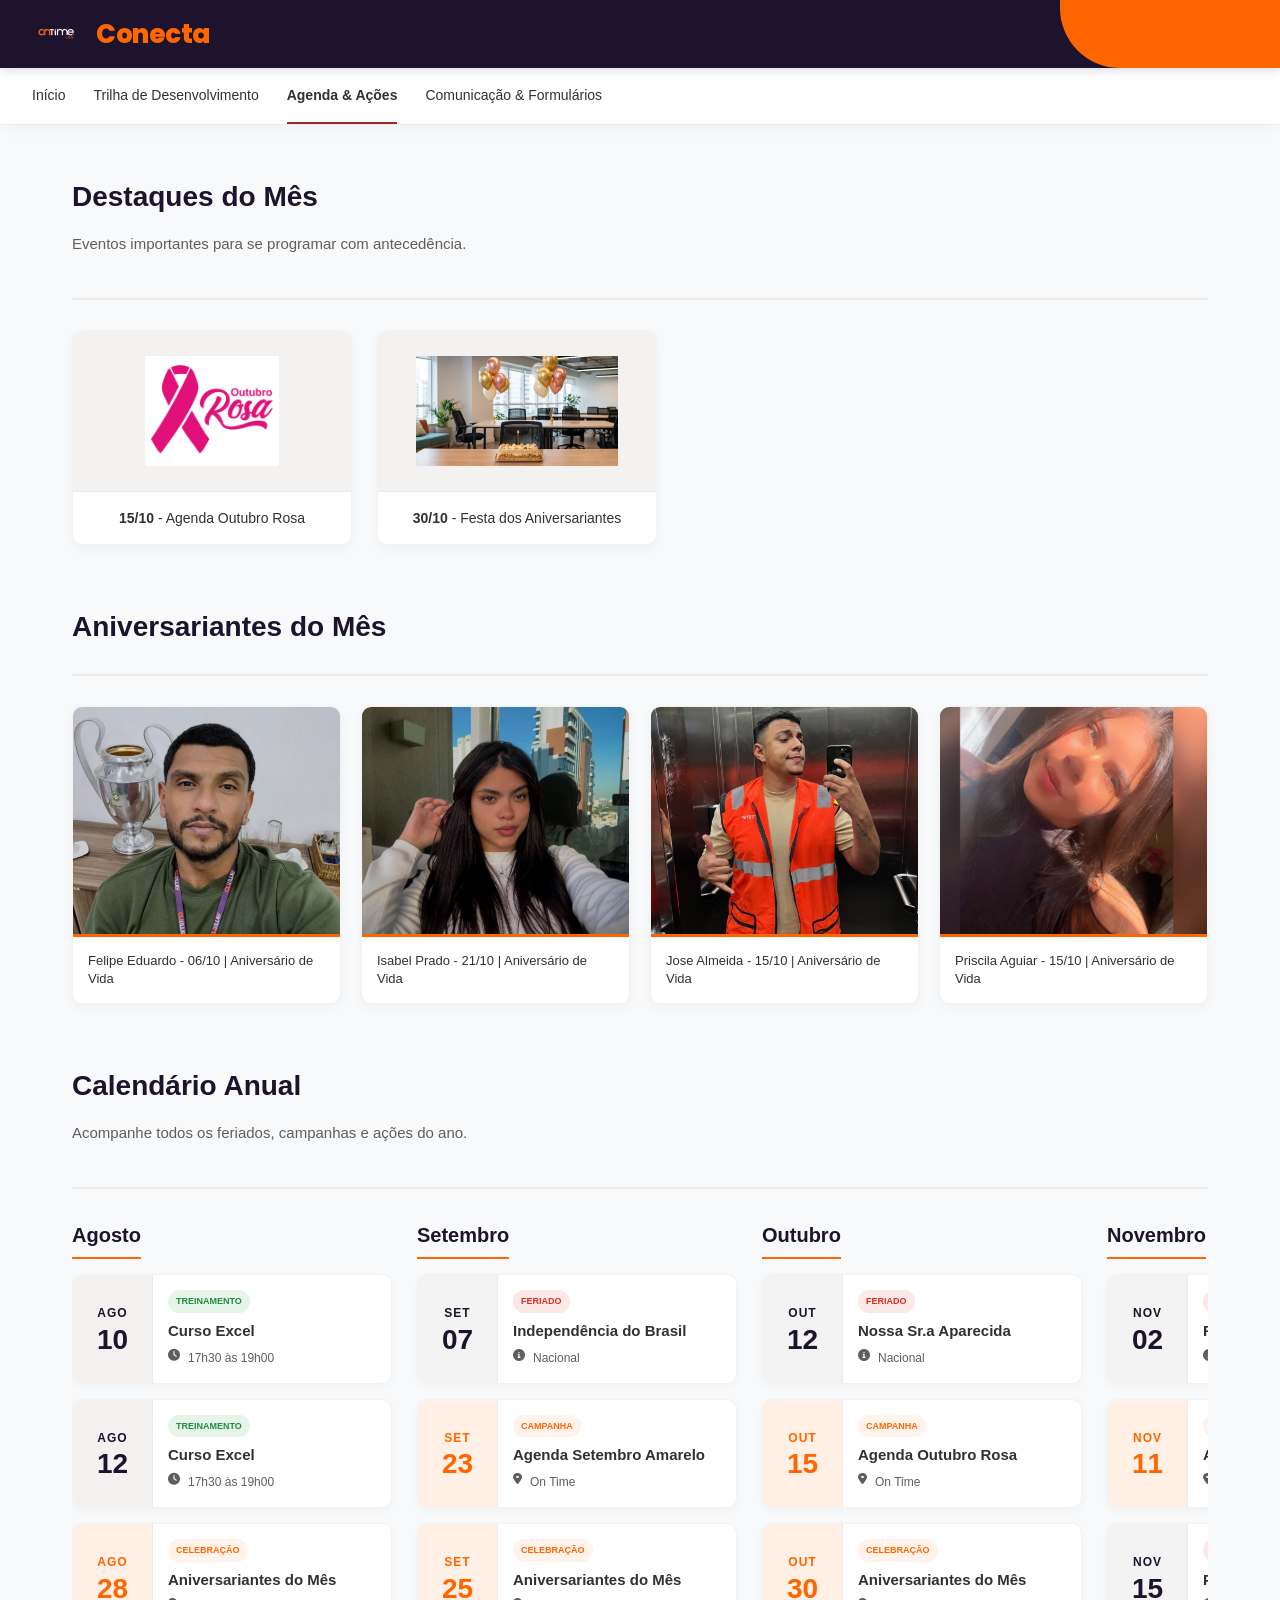
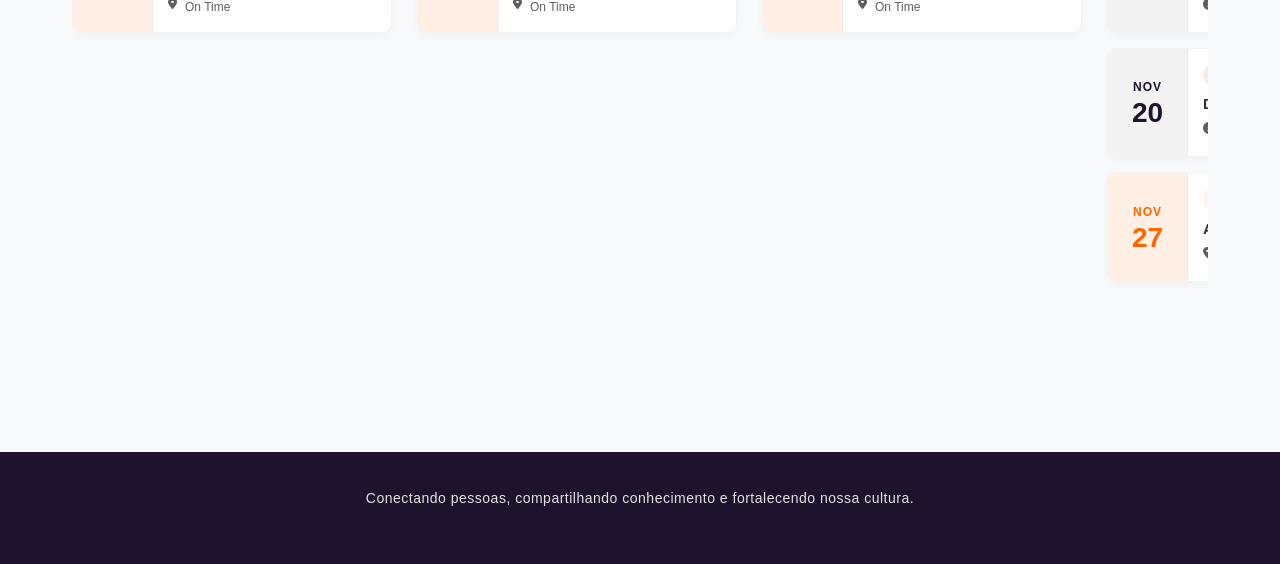
==== commit f39a5480: "Update agenda.html" ====
--- a/agenda.html
+++ b/agenda.html
@@ -30,7 +30,7 @@
         
         <section class="agenda-section">
             <div class="section-header">
-                <h2>Destaques da Semana</h2>
+                <h2>Destaques do Mês</h2>
                 <p>Eventos importantes para se programar com antecedência.</p>
             </div>
             <div class="highlights-grid">
@@ -60,7 +60,7 @@
                 </div>
                 <div class="birthday-card">
                     <img src="niver-3.png" alt="Foto" class="birthday-photo">
-                    <div class="birthday-info"><p>Jose Almeida - 15/10| Aniversário de Vida</p></div>
+                    <div class="birthday-info"><p>Jose Almeida - 15/10 | Aniversário de Vida</p></div>
                 </div>
                 <div class="birthday-card">
                     <img src="niver-4.png" alt="Foto" class="birthday-photo">
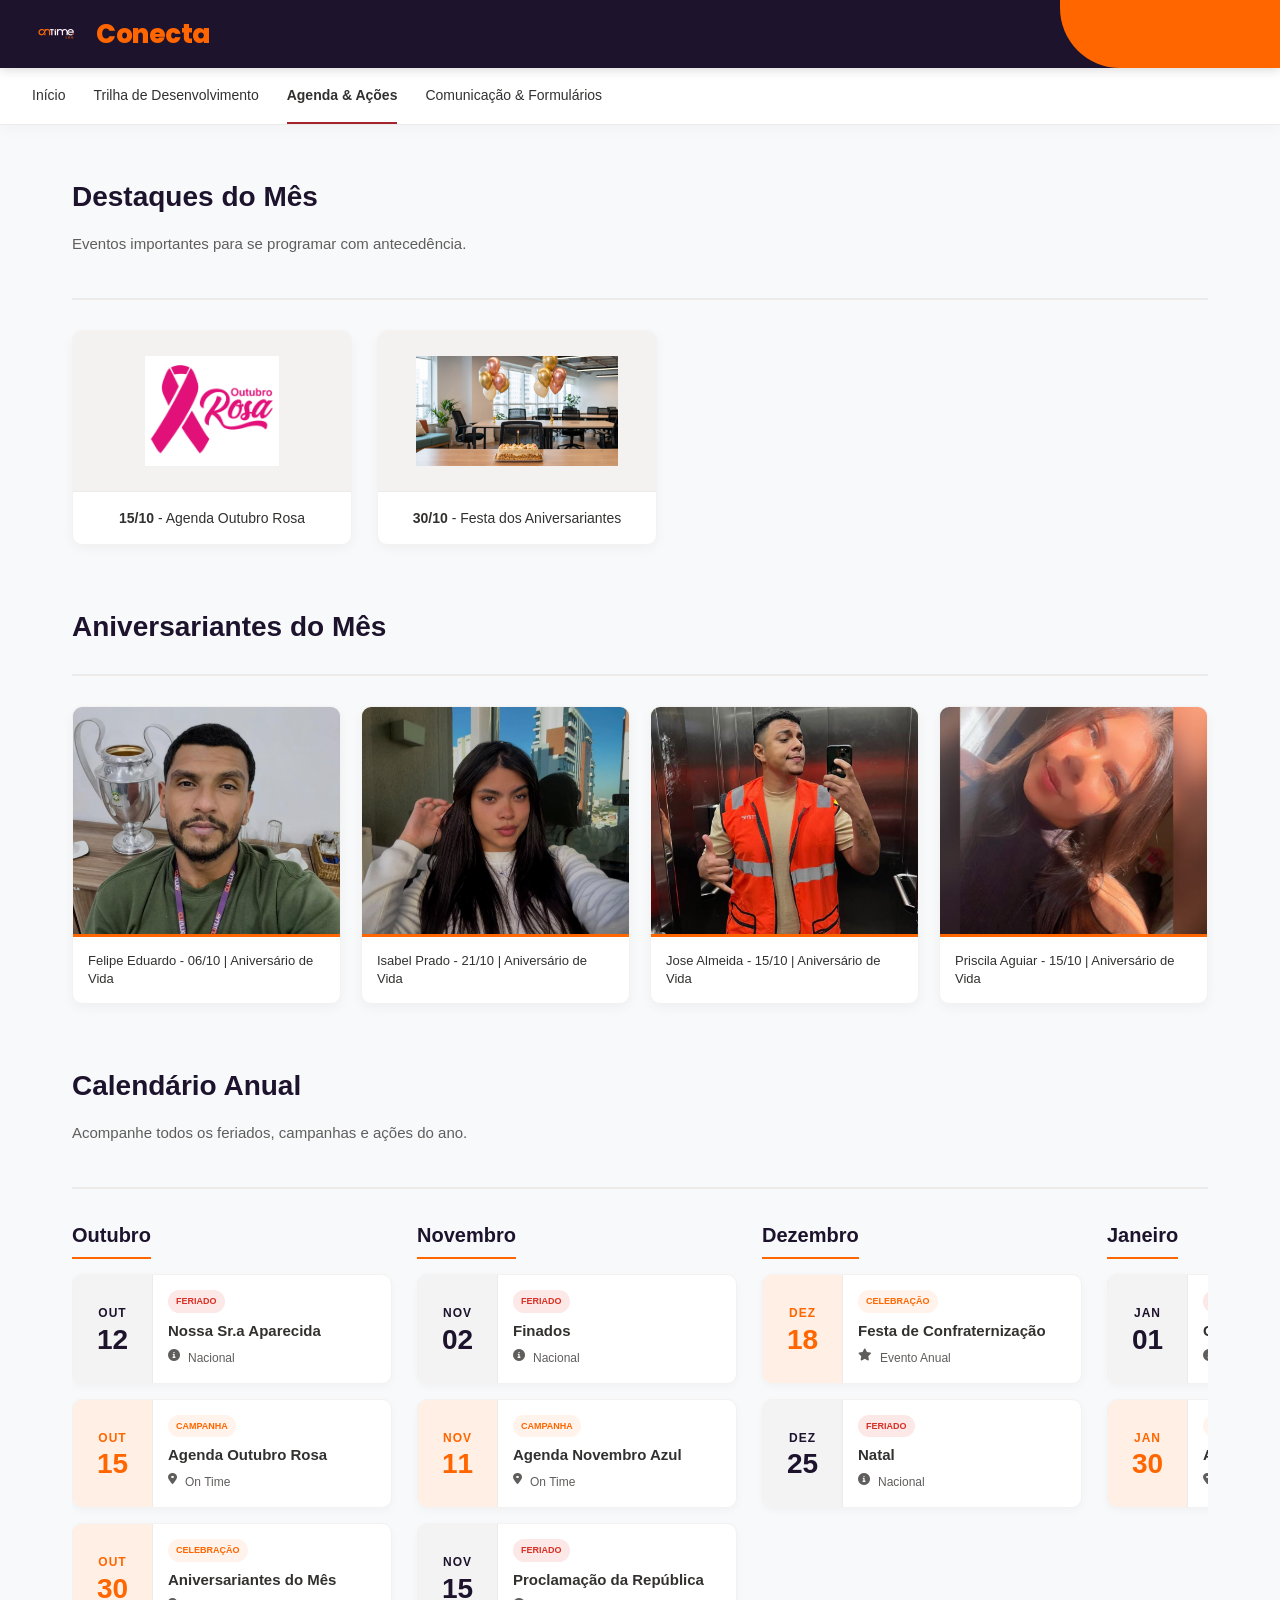
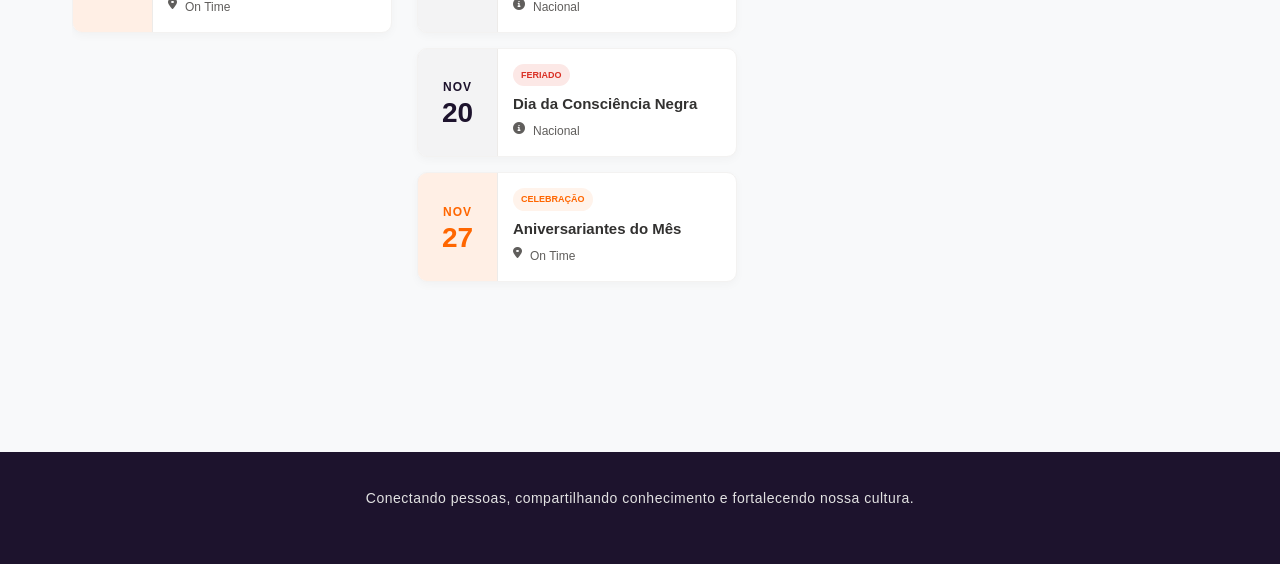
==== commit 15bf218c: "Update agenda.html" ====
--- a/agenda.html
+++ b/agenda.html
@@ -74,23 +74,7 @@
                 <h2>Calendário Anual</h2>
                 <p>Acompanhe todos os feriados, campanhas e ações do ano.</p>
             </div>
-            <div class="calendar-carousel">
-                <div class="month-column">
-                    <h3 class="month-column-header">Agosto</h3>
-                    <div class="events-list-vertical">
-                        <div class="event-card"><div class="event-date"><span class="month">Ago</span><span class="day">10</span></div><div class="event-details"><span class="event-tag tag-training">Treinamento</span><h3>Curso Excel</h3><p><i class="fas fa-clock"></i> 17h30 às 19h00</p></div></div>
-                        <div class="event-card"><div class="event-date"><span class="month">Ago</span><span class="day">12</span></div><div class="event-details"><span class="event-tag tag-training">Treinamento</span><h3>Curso Excel</h3><p><i class="fas fa-clock"></i> 17h30 às 19h00</p></div></div>
-                        <div class="event-card"><div class="event-date highlight-date"><span class="month">Ago</span><span class="day">28</span></div><div class="event-details"><span class="event-tag tag-party">Celebração</span><h3>Aniversariantes do Mês</h3><p><i class="fas fa-map-marker-alt"></i> On Time</p></div></div>
-                    </div>
-                </div>
-                <div class="month-column">
-                    <h3 class="month-column-header">Setembro</h3>
-                    <div class="events-list-vertical">
-                        <div class="event-card"><div class="event-date holiday-date"><span class="month">Set</span><span class="day">07</span></div><div class="event-details"><span class="event-tag tag-holiday">Feriado</span><h3>Independência do Brasil</h3><p><i class="fas fa-info-circle"></i> Nacional</p></div></div>
-                        <div class="event-card"><div class="event-date highlight-date"><span class="month">Set</span><span class="day">23</span></div><div class="event-details"><span class="event-tag tag-party">Campanha</span><h3>Agenda Setembro Amarelo</h3><p><i class="fas fa-map-marker-alt"></i> On Time</p></div></div>
-                        <div class="event-card"><div class="event-date highlight-date"><span class="month">Set</span><span class="day">25</span></div><div class="event-details"><span class="event-tag tag-party">Celebração</span><h3>Aniversariantes do Mês</h3><p><i class="fas fa-map-marker-alt"></i> On Time</p></div></div>
-                    </div>
-                </div>
+            <div class="calendar-carousel">            
                 <div class="month-column">
                     <h3 class="month-column-header">Outubro</h3>
                     <div class="events-list-vertical">
@@ -116,6 +100,63 @@
                         <div class="event-card"><div class="event-date holiday-date"><span class="month">Dez</span><span class="day">25</span></div><div class="event-details"><span class="event-tag tag-holiday">Feriado</span><h3>Natal</h3><p><i class="fas fa-info-circle"></i> Nacional</p></div></div>
                     </div>
                 </div>
+                <div class="month-column">
+    <h3 class="month-column-header">Janeiro</h3>
+    <div class="events-list-vertical">
+        <div class="event-card">
+            <div class="event-date holiday-date"><span class="month">Jan</span><span class="day">01</span></div>
+            <div class="event-details">
+                <span class="event-tag tag-holiday">Feriado</span>
+                <h3>Confraternização Universal</h3>
+                <p><i class="fas fa-info-circle"></i> Nacional</p>
+            </div>
+        </div>
+        <div class="event-card">
+            <div class="event-date highlight-date"><span class="month">Jan</span><span class="day">30</span></div>
+            <div class="event-details">
+                <span class="event-tag tag-party">Celebração</span>
+                <h3>Aniversariantes do Mês</h3>
+                <p><i class="fas fa-map-marker-alt"></i> On Time</p>
+            </div>
+        </div>
+    </div>
+</div>
+
+<div class="month-column">
+    <h3 class="month-column-header">Fevereiro</h3>
+    <div class="events-list-vertical">
+        <div class="event-card">
+            <div class="event-date holiday-date"><span class="month">Fev</span><span class="day">17</span></div>
+            <div class="event-details">
+                <span class="event-tag tag-holiday">Feriado</span>
+                <h3>Carnaval</h3>
+                <p><i class="fas fa-info-circle"></i> Nacional</p>
+            </div>
+        </div>
+        <div class="event-card">
+            <div class="event-date highlight-date"><span class="month">Fev</span><span class="day">27</span></div>
+            <div class="event-details">
+                <span class="event-tag tag-party">Celebração</span>
+                <h3>Aniversariantes do Mês</h3>
+                <p><i class="fas fa-map-marker-alt"></i> On Time</p>
+            </div>
+        </div>
+    </div>
+</div>
+
+<div class="month-column">
+    <h3 class="month-column-header">Março</h3>
+    <div class="events-list-vertical">
+        <div class="event-card">
+            <div class="event-date highlight-date"><span class="month">Mar</span><span class="day">27</span></div>
+            <div class="event-details">
+                <span class="event-tag tag-party">Celebração</span>
+                <h3>Aniversariantes do Mês</h3>
+                <p><i class="fas fa-map-marker-alt"></i> On Time</p>
+            </div>
+        </div>
+    </div>
+</div>
             </div>
         </section>
 
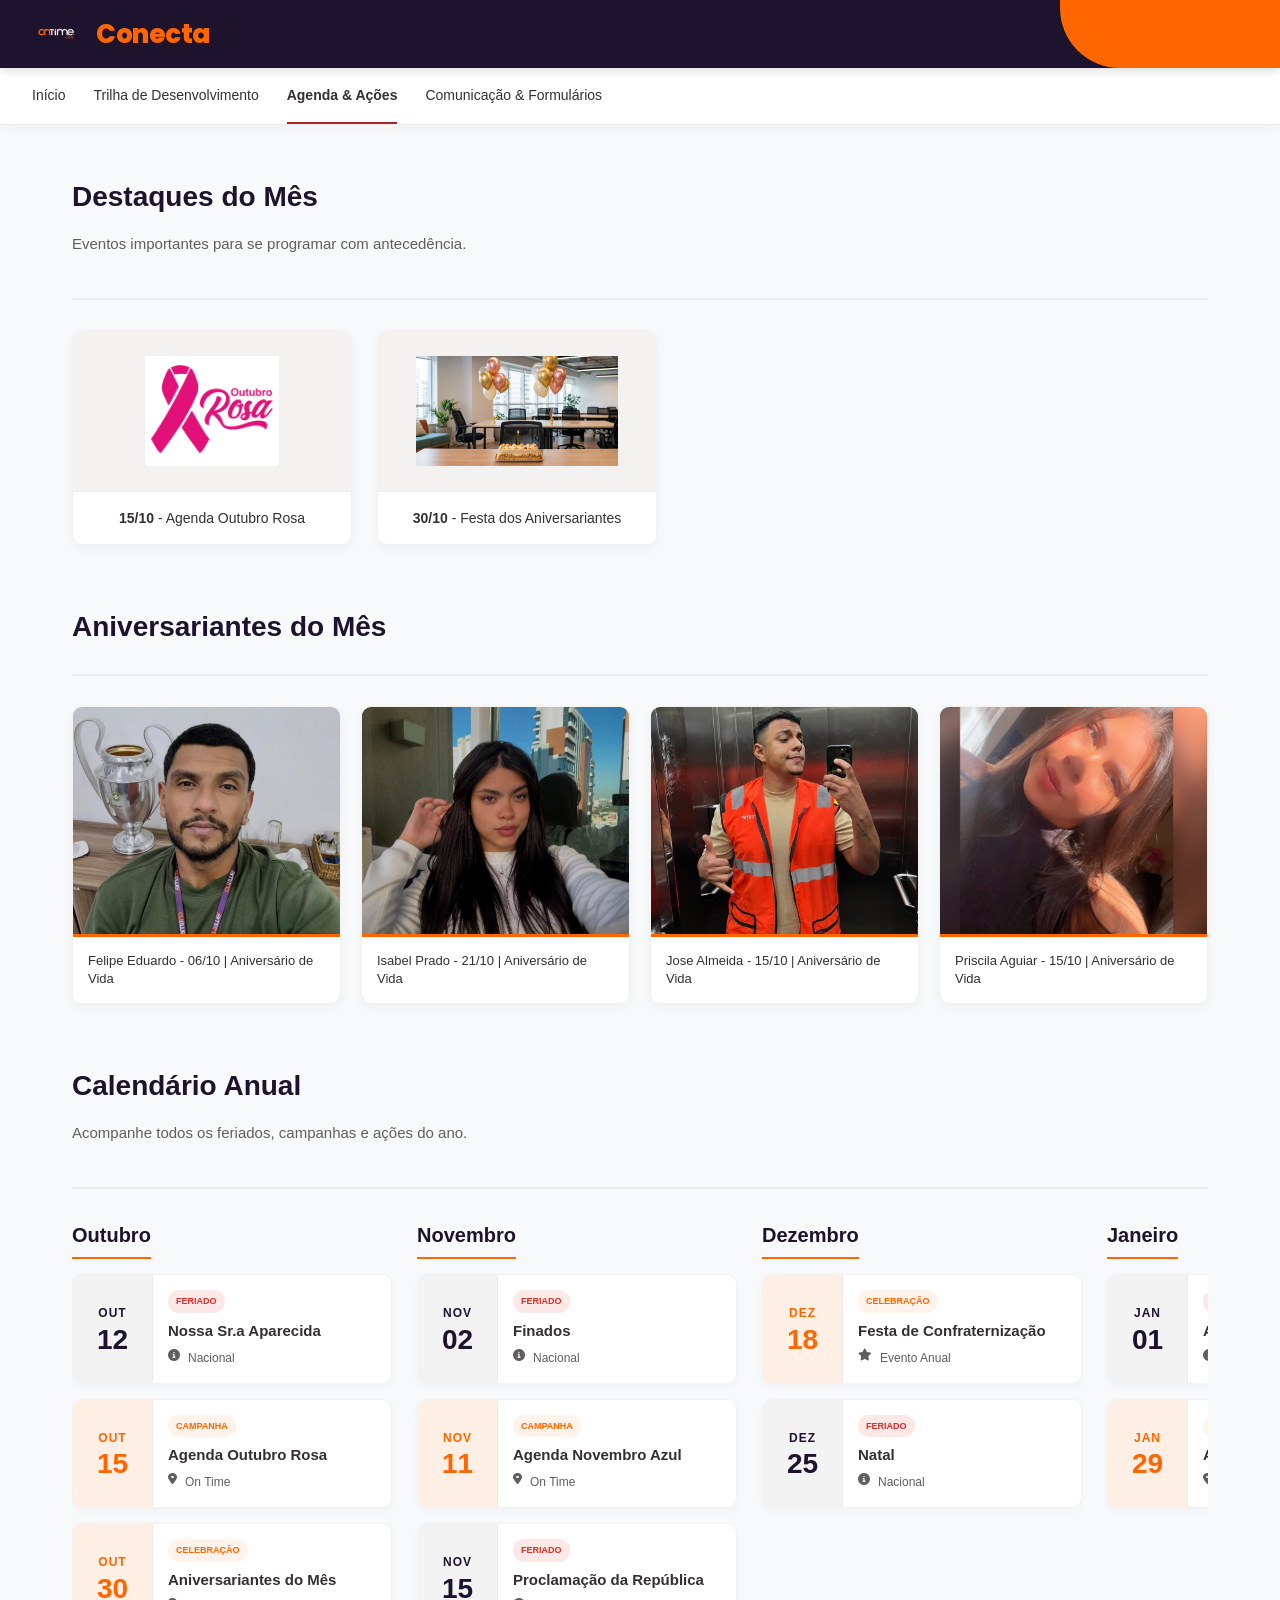
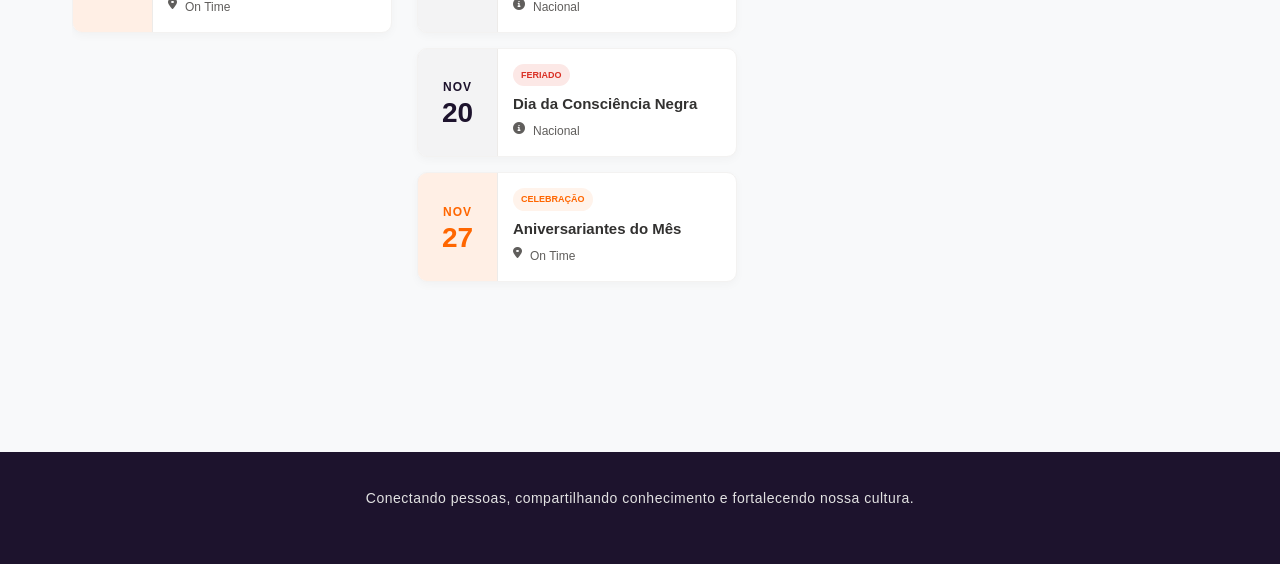
==== commit acd491c4: "Update agenda.html" ====
--- a/agenda.html
+++ b/agenda.html
@@ -107,12 +107,12 @@
             <div class="event-date holiday-date"><span class="month">Jan</span><span class="day">01</span></div>
             <div class="event-details">
                 <span class="event-tag tag-holiday">Feriado</span>
-                <h3>Confraternização Universal</h3>
+                <h3>Ano Novo</h3>
                 <p><i class="fas fa-info-circle"></i> Nacional</p>
             </div>
         </div>
         <div class="event-card">
-            <div class="event-date highlight-date"><span class="month">Jan</span><span class="day">30</span></div>
+            <div class="event-date highlight-date"><span class="month">Jan</span><span class="day">29</span></div>
             <div class="event-details">
                 <span class="event-tag tag-party">Celebração</span>
                 <h3>Aniversariantes do Mês</h3>
@@ -126,15 +126,7 @@
     <h3 class="month-column-header">Fevereiro</h3>
     <div class="events-list-vertical">
         <div class="event-card">
-            <div class="event-date holiday-date"><span class="month">Fev</span><span class="day">17</span></div>
-            <div class="event-details">
-                <span class="event-tag tag-holiday">Feriado</span>
-                <h3>Carnaval</h3>
-                <p><i class="fas fa-info-circle"></i> Nacional</p>
-            </div>
-        </div>
-        <div class="event-card">
-            <div class="event-date highlight-date"><span class="month">Fev</span><span class="day">27</span></div>
+            <div class="event-date highlight-date"><span class="month">Fev</span><span class="day">26</span></div>
             <div class="event-details">
                 <span class="event-tag tag-party">Celebração</span>
                 <h3>Aniversariantes do Mês</h3>
@@ -148,11 +140,16 @@
     <h3 class="month-column-header">Março</h3>
     <div class="events-list-vertical">
         <div class="event-card">
-            <div class="event-date highlight-date"><span class="month">Mar</span><span class="day">27</span></div>
+            <div class="event-date highlight-date"><span class="month">Mar</span><span class="day">25</span></div>
             <div class="event-details">
                 <span class="event-tag tag-party">Celebração</span>
                 <h3>Aniversariantes do Mês</h3>
                 <p><i class="fas fa-map-marker-alt"></i> On Time</p>
+                <div class="event-date holiday-date"><span class="month">Mar</span><span class="day">26</span></div>
+            <div class="event-details">
+                <span class="event-tag tag-holiday">Feriado</span>
+                <h3>Paixão de Cristo</h3>
+                <p><i class="fas fa-map-marker-alt"></i> Nacional</p>
             </div>
         </div>
     </div>
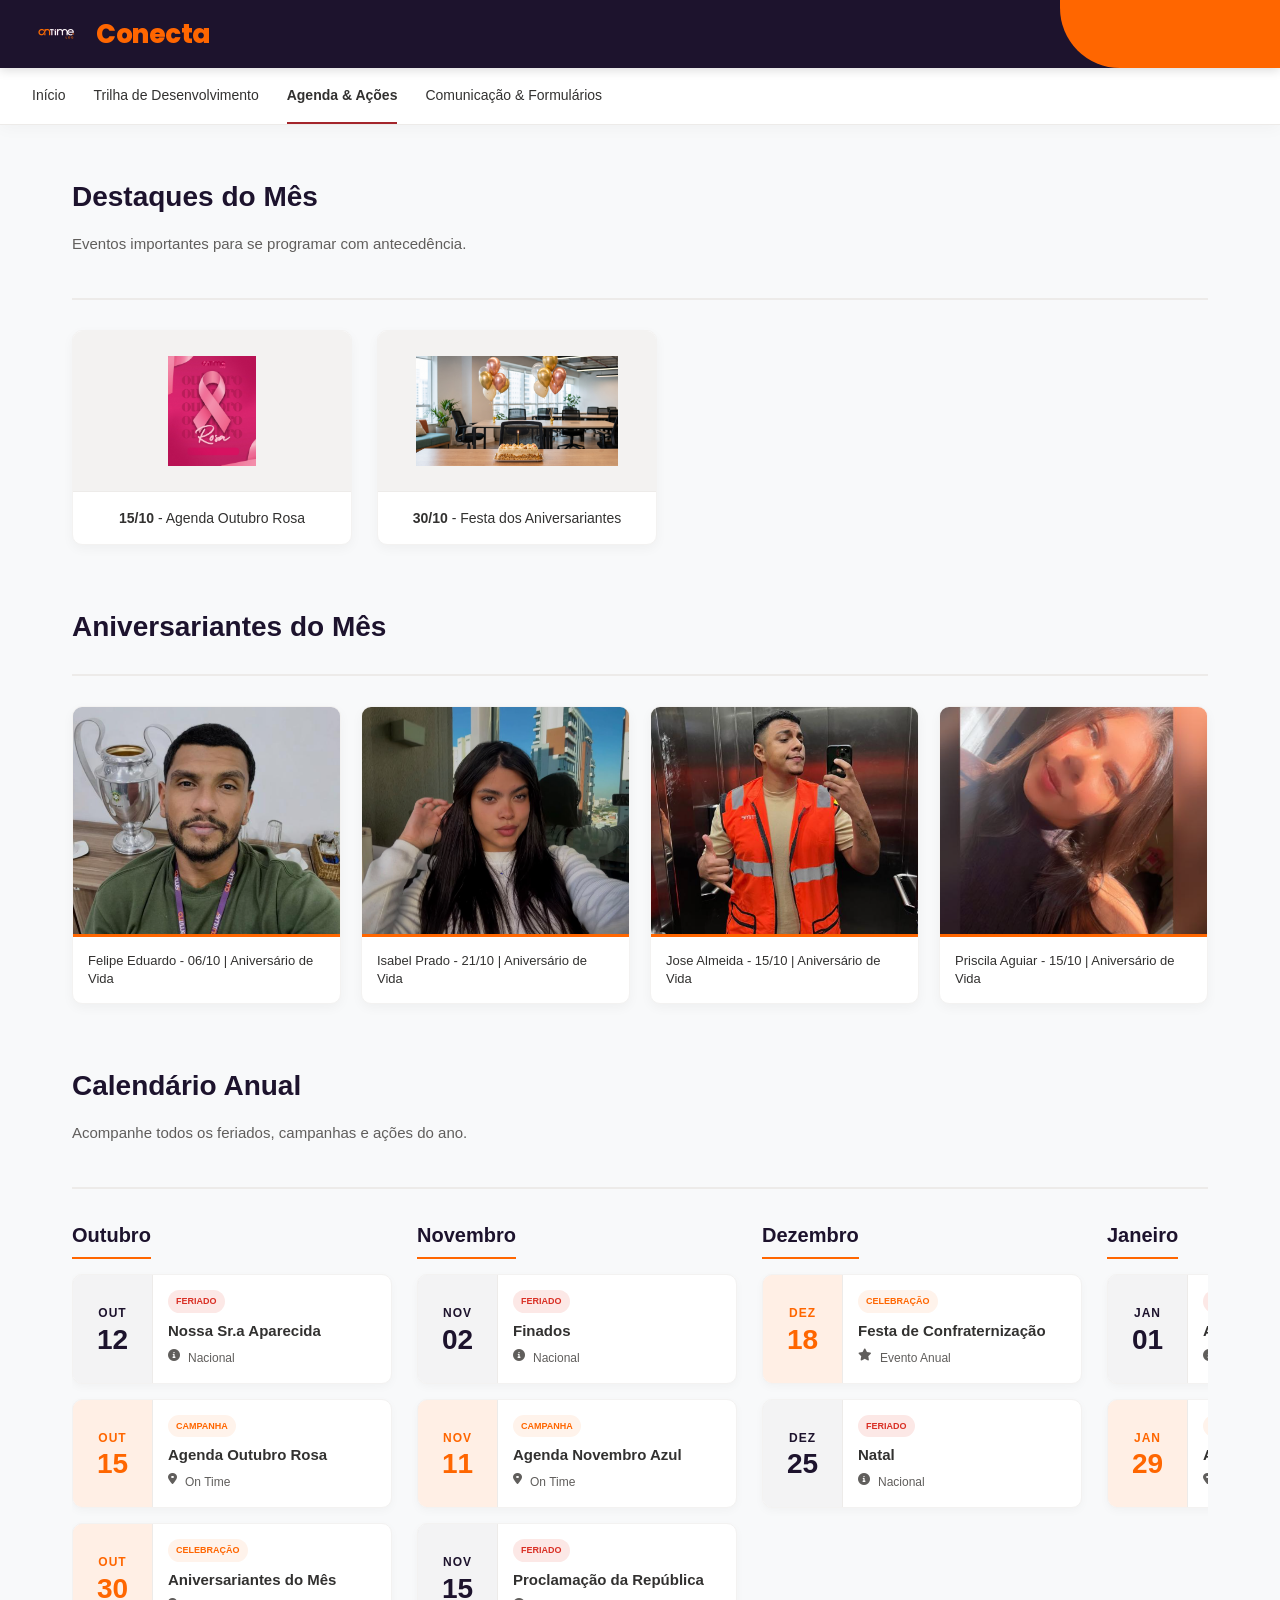
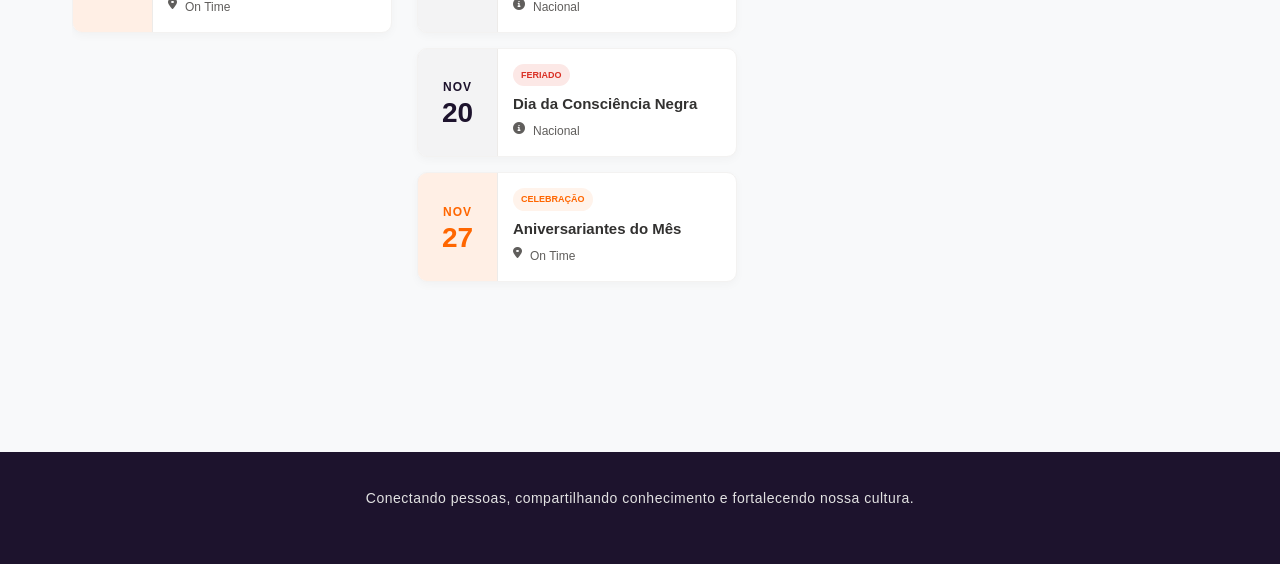
==== commit c524f530: "Update agenda.html" ====
--- a/agenda.html
+++ b/agenda.html
@@ -35,7 +35,7 @@
             </div>
             <div class="highlights-grid">
                 <div class="highlight-card">
-                    <div class="highlight-image-wrapper"><img src="outubro.rosa.png" alt="Outubro Rosa" class="highlight-image"></div>
+                    <div class="highlight-image-wrapper"><img src="outubro.rosa.jpg" alt="Outubro Rosa" class="highlight-image"></div>
                     <div class="highlight-info"><strong>15/10</strong> - Agenda Outubro Rosa</div>
                 </div>
                 <div class="highlight-card">
@@ -145,11 +145,14 @@
                 <span class="event-tag tag-party">Celebração</span>
                 <h3>Aniversariantes do Mês</h3>
                 <p><i class="fas fa-map-marker-alt"></i> On Time</p>
-                <div class="event-date holiday-date"><span class="month">Mar</span><span class="day">26</span></div>
+            </div>
+        </div>
+        <div class="event-card">
+            <div class="event-date holiday-date"><span class="month">Mar</span><span class="day">26</span></div>
             <div class="event-details">
                 <span class="event-tag tag-holiday">Feriado</span>
                 <h3>Paixão de Cristo</h3>
-                <p><i class="fas fa-map-marker-alt"></i> Nacional</p>
+                <p><i class="fas fa-info-circle"></i> Nacional</p>
             </div>
         </div>
     </div>
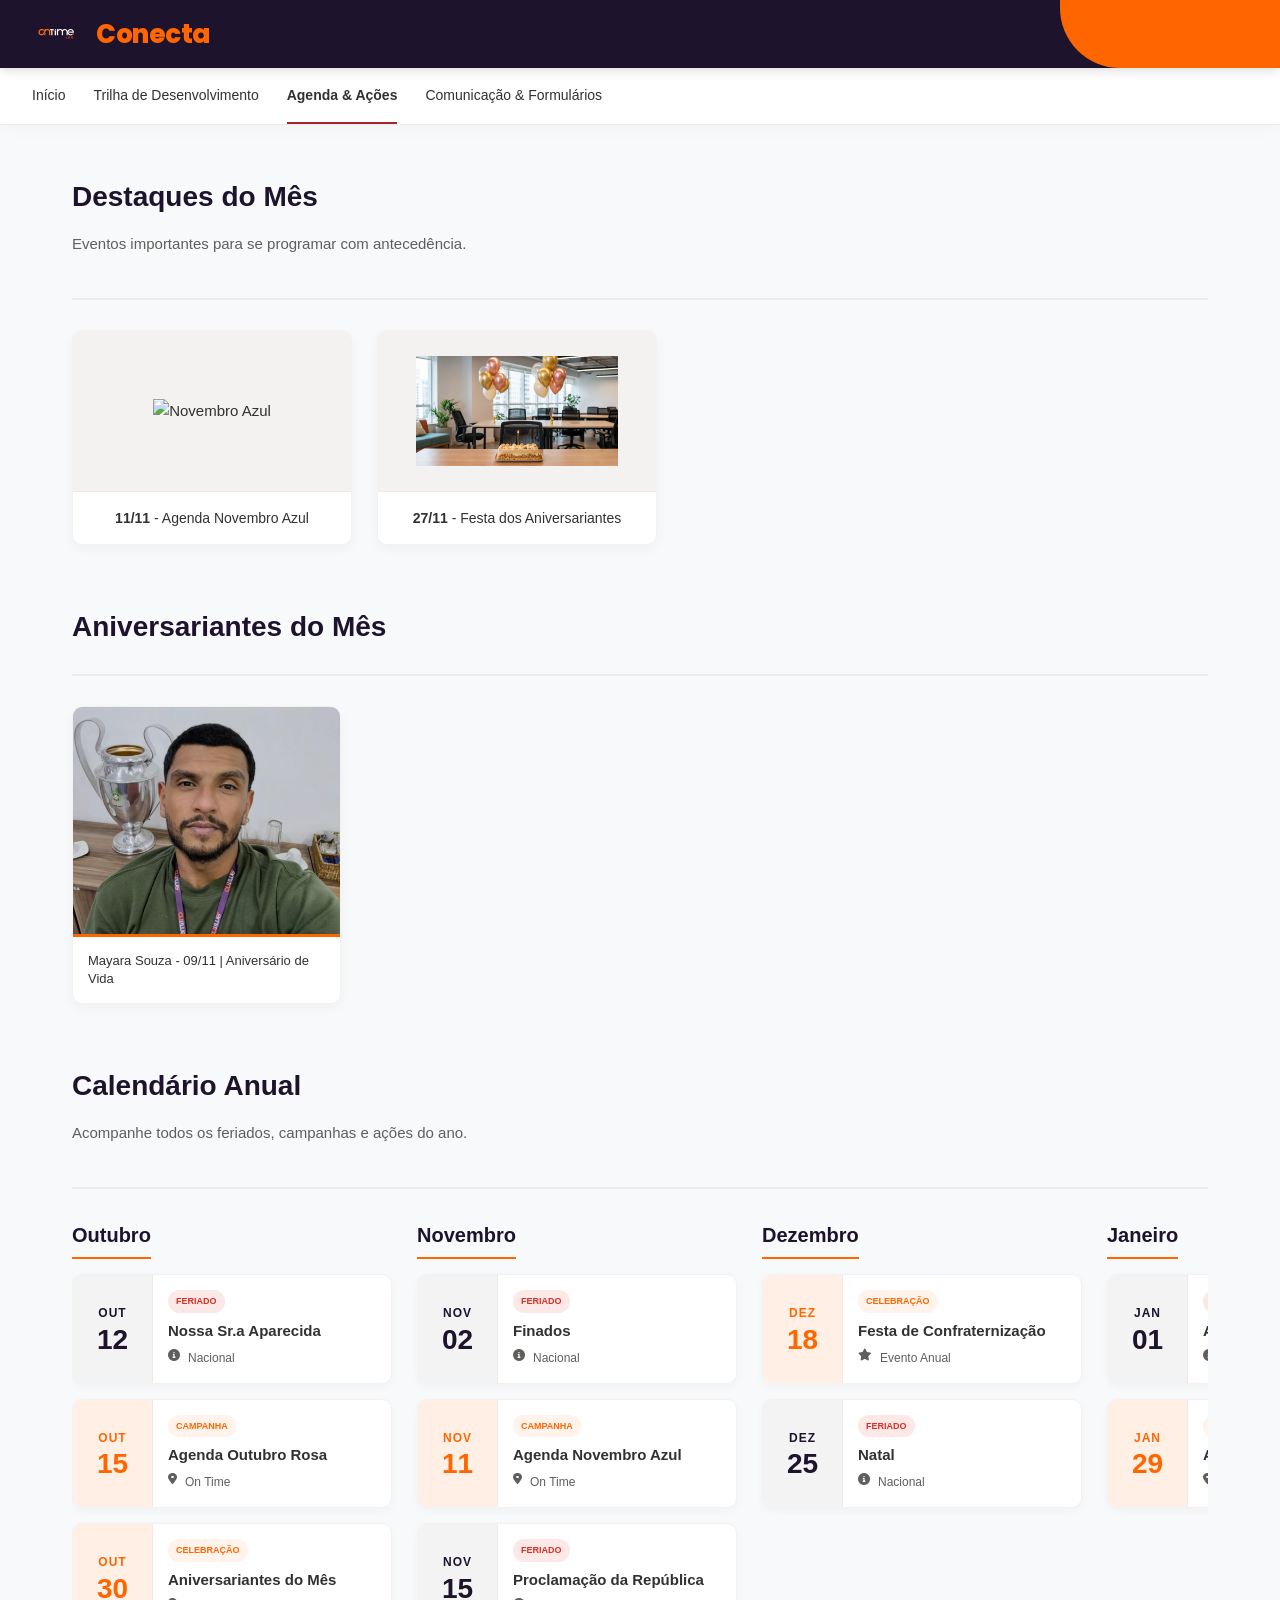
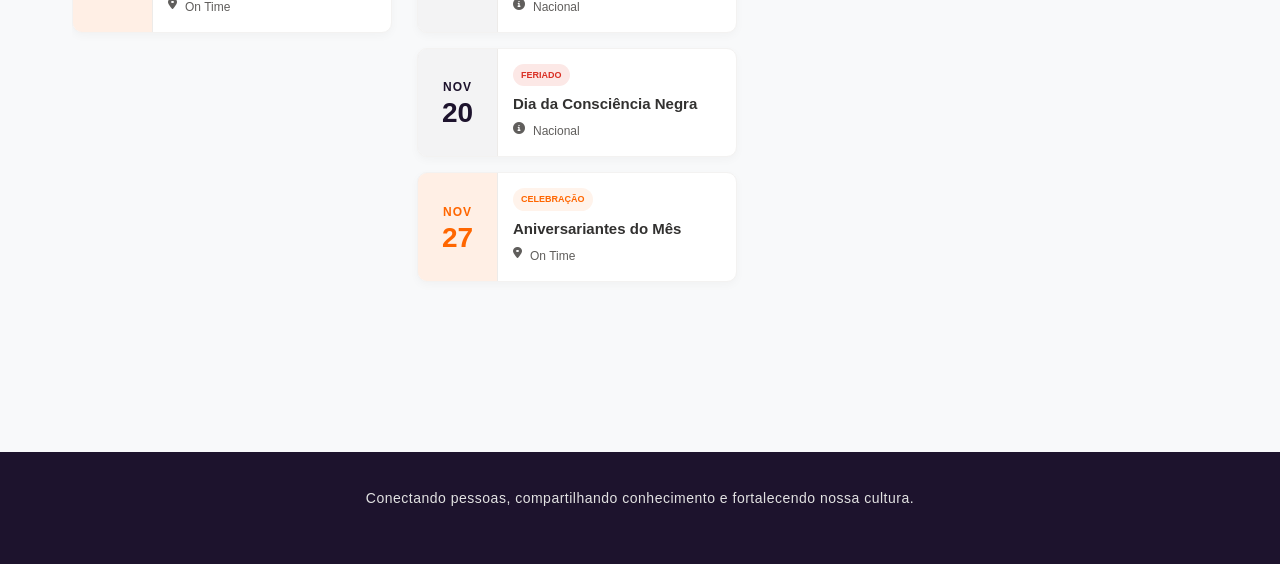
==== commit da12acdb: "Update agenda.html" ====
--- a/agenda.html
+++ b/agenda.html
@@ -35,12 +35,12 @@
             </div>
             <div class="highlights-grid">
                 <div class="highlight-card">
-                    <div class="highlight-image-wrapper"><img src="outubro.rosa.jpg" alt="Outubro Rosa" class="highlight-image"></div>
-                    <div class="highlight-info"><strong>15/10</strong> - Agenda Outubro Rosa</div>
+                    <div class="highlight-image-wrapper"><img src="novembro.azul.jpg" alt="Novembro Azul" class="highlight-image"></div>
+                    <div class="highlight-info"><strong>11/11</strong> - Agenda Novembro Azul</div>
                 </div>
                 <div class="highlight-card">
                     <div class="highlight-image-wrapper"><img src="fundo-festa.png" alt="Aniversariantes" class="highlight-image"></div>
-                    <div class="highlight-info"><strong>30/10</strong> - Festa dos Aniversariantes</div>
+                    <div class="highlight-info"><strong>27/11</strong> - Festa dos Aniversariantes</div>
                 </div>
             </div>
         </section>
@@ -52,19 +52,7 @@
             <div class="birthday-grid">
                 <div class="birthday-card">
                     <img src="niver-1.png" alt="Foto" class="birthday-photo">
-                    <div class="birthday-info"><p>Felipe Eduardo - 06/10 | Aniversário de Vida</p></div>
-                </div>
-                <div class="birthday-card">
-                    <img src="niver-2.png" alt="Foto" class="birthday-photo">
-                    <div class="birthday-info"><p>Isabel Prado - 21/10 | Aniversário de Vida</p></div>
-                </div>
-                <div class="birthday-card">
-                    <img src="niver-3.png" alt="Foto" class="birthday-photo">
-                    <div class="birthday-info"><p>Jose Almeida - 15/10 | Aniversário de Vida</p></div>
-                </div>
-                <div class="birthday-card">
-                    <img src="niver-4.png" alt="Foto" class="birthday-photo">
-                    <div class="birthday-info"><p>Priscila Aguiar - 15/10 | Aniversário de Vida</p></div>
+                    <div class="birthday-info"><p>Mayara Souza - 09/11 | Aniversário de Vida</p></div>
                 </div>
             </div>
         </section>
--- a/style.css
+++ b/style.css
@@ -20,7 +20,7 @@
 .logo-title { display: flex; align-items: center; gap: 16px; z-index: 1; }
 .sp-header .logo { height: 32px; }
 
-/* Título Conecta Moderno (Regra de maiúscula removida) */
+/* Título Conecta Moderno */
 .site-title { font-family: 'Poppins', sans-serif; font-size: 26px; font-weight: 800; letter-spacing: -0.5px; color: var(--orange-accent); margin-top: 2px; }
 
 .sp-nav { background-color: var(--white); padding: 0 32px; border-bottom: 1px solid #edebe9; box-shadow: 0 4px 15px rgba(0,0,0,0.03); position: relative; z-index: 9; }
@@ -103,7 +103,7 @@
 .suggestion-text h2 { font-size: 20px; color: var(--header-footer-bg); margin-bottom: 12px; font-weight: 800; }
 .suggestion-text p { font-size: 14px; color: var(--text-main); line-height: 1.6; margin-bottom: 0;}
 
-/* GIRO ON TIME (CARROSSEL DESLIZANTE) */
+/* GIRO ON TIME E CARROSSEL */
 .social-cta { margin-bottom: 40px; }
 .social-cta-content { background: linear-gradient(135deg, #1D132D 0%, #3a265a 100%); border-radius: 12px; padding: 30px 40px; display: flex; align-items: center; justify-content: space-between; box-shadow: 0 8px 20px rgba(29, 19, 45, 0.15); color: var(--white); }
 .social-text h3 { font-size: 20px; margin-bottom: 8px; font-weight: 700; color: var(--orange-accent); }
@@ -117,20 +117,89 @@
 .filter-btn:hover { border-color: var(--orange-accent); color: var(--orange-accent); }
 .filter-btn.active { background: var(--orange-accent); border-color: var(--orange-accent); color: var(--white); box-shadow: 0 4px 10px rgba(255, 102, 0, 0.2); }
 
-.carousel-container { display: none; width: 100%; max-width: 1000px; height: 500px; margin: 0 auto 40px auto; position: relative; overflow: hidden; border-radius: 16px; box-shadow: 0 8px 25px rgba(0,0,0,0.15); background: transparent;}
+/* ==========================================================
+   CARROSSEL FIXO: SEM EMENDAS E COM A FOTO MENOR LÁ DENTRO
+   ========================================================== */
+.carousel-container { 
+    display: none; 
+    width: 100%; 
+    max-width: 1000px; 
+    height: 650px; 
+    margin: 0 auto 40px auto; 
+    position: relative; 
+    overflow: hidden !important; /* Esconde absolutamente qualquer coisa fora do quadrado */
+    border-radius: 16px; 
+    box-shadow: 0 8px 25px rgba(0,0,0,0.15); 
+    background: #ffffff; /* Mantém o fundo branco igual aos flyers */
+}
 .carousel-container.active { display: block; }
-#carouselTrack { display: flex; transition: transform 0.6s ease-in-out; height: 100%; width: 100%; }
-.carousel-slide { min-width: 100%; flex-shrink: 0; height: 100%; position: relative; }
-.carousel-slide img { width: 100%; height: 100%; object-fit: cover; }
-.carousel-caption { position: absolute; bottom: 0; left: 0; width: 100%; background: linear-gradient(to top, rgba(0,0,0,0.95), transparent); color: white; padding: 50px 20px 20px 20px; text-align: center; font-size: 18px; font-weight: 600; text-shadow: 0 2px 6px rgba(0,0,0,0.8);}
+
+#carouselTrack { 
+    display: flex; 
+    flex-wrap: nowrap; 
+    transition: transform 0.6s ease-in-out; 
+    height: 100%; 
+    width: 100%; 
+    margin: 0;
+    padding: 0;
+    gap: 0 !important; /* CRUCIAL: Remove qualquer vão que causa a "emenda" da próxima foto */
+}
+
+.carousel-slide { 
+    min-width: 100% !important; /* Força cada quadrado a ser exatamente 100% da tela, nem mais nem menos */
+    max-width: 100% !important;
+    flex: 0 0 100% !important; 
+    height: 100%; 
+    position: relative; 
+    cursor: pointer; 
+    display: flex; 
+    align-items: center; 
+    justify-content: center; 
+    padding: 40px; /* O SEGREDO: Empurra a imagem 40px pra dentro de todos os lados, deixando-a menor */
+    box-sizing: border-box; /* Garante que o padding não "estoure" a largura do carrossel */
+    background: #ffffff;
+}
+
+.carousel-slide img { 
+    max-width: 100% !important; /* Respeita o padding interno do slide */
+    max-height: 100% !important; 
+    width: auto !important;
+    height: auto !important;
+    object-fit: contain !important; /* Exige que a imagem caiba inteira no espaço reduzido */
+    display: block; 
+    margin: 0 auto;
+}
+
+.carousel-caption { 
+    position: absolute; 
+    bottom: 0; 
+    left: 0; 
+    width: 100%; 
+    background: linear-gradient(to top, rgba(0,0,0,0.95), transparent); 
+    color: white; 
+    padding: 50px 20px 20px 20px; 
+    text-align: center; 
+    font-size: 18px; 
+    font-weight: 600; 
+    text-shadow: 0 2px 6px rgba(0,0,0,0.8);
+}
+/* ========================================================== */
 
 .gallery-grid { display: none; grid-template-columns: repeat(auto-fill, minmax(260px, 1fr)); gap: 20px; }
 .gallery-grid.active { display: grid; }
-.gallery-item { position: relative; border-radius: 10px; overflow: hidden; cursor: pointer; box-shadow: 0 4px 12px rgba(0,0,0,0.05); transition: transform 0.3s ease; aspect-ratio: 4/3; background: #f3f2f1;}
+.gallery-item { position: relative; border-radius: 10px; overflow: hidden; cursor: pointer; box-shadow: 0 4px 12px rgba(0,0,0,0.05); transition: transform 0.3s ease; aspect-ratio: 4/3; background: #ffffff; display: flex; align-items: center; justify-content: center;}
 .gallery-item.hide { display: none; }
 .gallery-item:hover { transform: translateY(-4px); box-shadow: 0 8px 20px rgba(0,0,0,0.12); }
-.gallery-item img { width: 100%; height: 100%; object-fit: cover; display: block; transition: transform 0.5s ease; }
-.gallery-item:hover img { transform: scale(1.05); }
+
+.gallery-item img { 
+    width: 100%; 
+    height: 100%; 
+    object-fit: contain !important; 
+    display: block; 
+    transition: transform 0.5s ease; 
+    padding: 5px; 
+}
+.gallery-item:hover img { transform: scale(1.03); }
 
 .gallery-overlay { position: absolute; bottom: 0; left: 0; width: 100%; background: linear-gradient(to top, rgba(29, 19, 45, 0.85) 0%, transparent 100%); padding: 25px 15px 12px 15px; opacity: 0; transition: opacity 0.3s ease; }
 .gallery-item:hover .gallery-overlay { opacity: 1; }
@@ -285,10 +354,9 @@
 .careers-modal-box .modal-body h4:first-child, .policy-modal-box .modal-body h4:first-child { margin-top: 0; }
 
 /* =========================================
-   NOVO: BLOCO DE DESTAQUE E POP-UP DE SENHA
+   BLOCO DE DESTAQUE E POP-UP DE SENHA
    ========================================= */
 
-/* Bloco grande de destaque */
 .destaque-comunicados {
     display: flex;
     align-items: center;
@@ -348,7 +416,6 @@
     color: var(--header-footer-bg);
 }
 
-/* Modal e Pop-up exclusivo de Senha (Tamanho Ajustado) */
 .password-modal-overlay {
     display: none; 
     position: fixed;
@@ -362,15 +429,14 @@
 }
 .password-modal-content {
     background-color: var(--white);
-    margin: 5vh auto; /* Margem menor para caber caixas maiores */
-    padding: 40px; /* Mais respiro interno */
+    margin: 5vh auto;
+    padding: 40px;
     border-radius: 12px;
     width: 90%;
-    max-width: 850px; /* Largura grandemente expandida */
+    max-width: 850px;
     box-shadow: 0 20px 40px rgba(0,0,0,0.2);
     position: relative;
     text-align: center;
-    animation: fadeInDown 0.4s cubic-bezier(0.165, 0.84, 0.44, 1);
 }
 .password-modal-content .close-btn {
     position: absolute;
@@ -396,7 +462,7 @@
     margin-bottom: 20px;
 }
 #areaLogin {
-    max-width: 450px; /* Mantém apenas a área de digitação de senha pequena */
+    max-width: 450px;
     margin: 0 auto;
 }
 #senhaInput {
@@ -439,24 +505,91 @@
     font-weight: 600;
 }
 
-/* Área da Galeria de Imagens com maior espaçamento */
-.galeria-flyers {
+/* =========================================
+   NOVO: GRADE DO CATÁLOGO E MINIATURAS
+   ========================================= */
+
+.comunicados-grid {
+    display: flex;
+    flex-wrap: wrap;
+    justify-content: center; 
+    gap: 20px;
     margin-top: 25px;
-    max-height: 70vh; /* Altura máxima estendida para ver as imagens melhor */
+    padding: 10px 0;
+    max-height: 60vh;
     overflow-y: auto;
-    display: flex;
-    flex-direction: column;
-    gap: 40px; /* Distanciamento super visível entre os comunicados */
-    padding-right: 15px;
-}
-.galeria-flyers::-webkit-scrollbar { width: 8px; }
-.galeria-flyers::-webkit-scrollbar-track { background: #f3f2f1; border-radius: 4px; }
-.galeria-flyers::-webkit-scrollbar-thumb { background: #d1d1d1; border-radius: 4px; }
-.flyer-img {
+}
+.comunicados-grid::-webkit-scrollbar { width: 8px; }
+.comunicados-grid::-webkit-scrollbar-track { background: #f3f2f1; border-radius: 4px; }
+.comunicados-grid::-webkit-scrollbar-thumb { background: #d1d1d1; border-radius: 4px; }
+
+/* Card individual rigorosamente bloqueado */
+.comunicado-card {
+    flex: 0 0 150px;
+    max-width: 150px;
+    border: 1px solid #e0e0e0;
+    border-radius: 8px;
+    overflow: hidden;
+    cursor: pointer;
+    transition: transform 0.2s ease, box-shadow 0.2s ease;
+    background-color: #ffffff;
+    text-align: center;
+}
+
+.comunicado-card:hover {
+    transform: translateY(-4px);
+    box-shadow: 0 6px 12px rgba(0, 0, 0, 0.15);
+}
+
+.comunicado-card img {
+    width: 150px !important;
+    height: 150px !important;
+    object-fit: cover !important;
+    display: block;
+    margin: 0 auto;
+}
+
+.comunicado-card p {
+    font-size: 13px;
+    font-weight: 600;
+    color: #333;
+    padding: 10px 5px;
+    margin: 0;
+}
+
+/* Modal para Visualizar o Flyer Expandido */
+.modal-flyer {
+    display: none;
+    position: fixed;
+    z-index: 10000;
+    left: 0;
+    top: 0;
     width: 100%;
-    max-width: 750px; /* Limita a largura da imagem para não distorcer */
-    margin: 0 auto;
-    display: block;
-    border-radius: 10px;
-    box-shadow: 0 5px 15px rgba(0,0,0,0.1);
-}
+    height: 100%;
+    background-color: rgba(0, 0, 0, 0.85);
+    justify-content: center;
+    align-items: center;
+    backdrop-filter: blur(5px);
+}
+
+.modal-flyer img {
+    max-width: 90%;
+    max-height: 85vh;
+    border-radius: 8px;
+    box-shadow: 0 0 20px rgba(0, 0, 0, 0.5);
+    object-fit: contain;
+}
+
+.fechar-btn {
+    position: absolute;
+    top: 20px;
+    right: 30px;
+    color: #ffffff;
+    font-size: 35px;
+    font-weight: bold;
+    cursor: pointer;
+    transition: color 0.2s;
+}
+.fechar-btn:hover {
+    color: var(--orange-accent);
+}
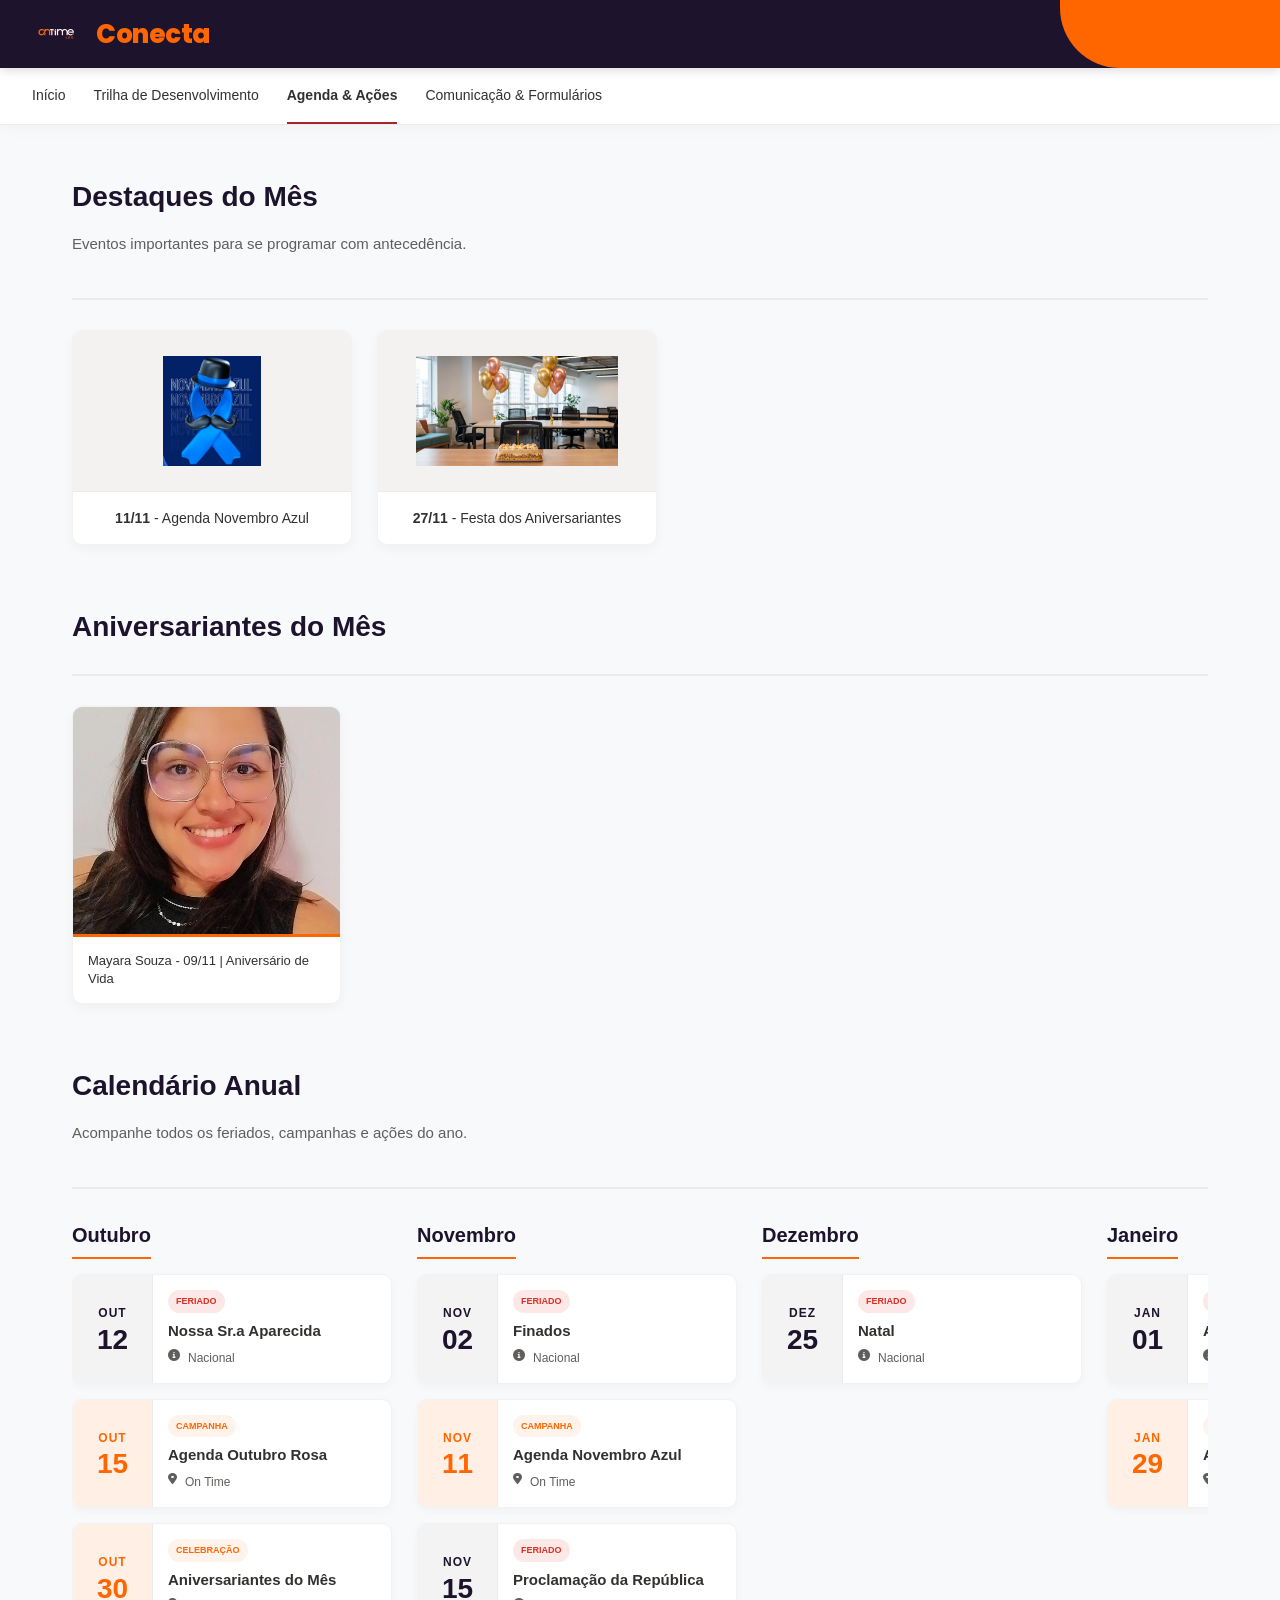
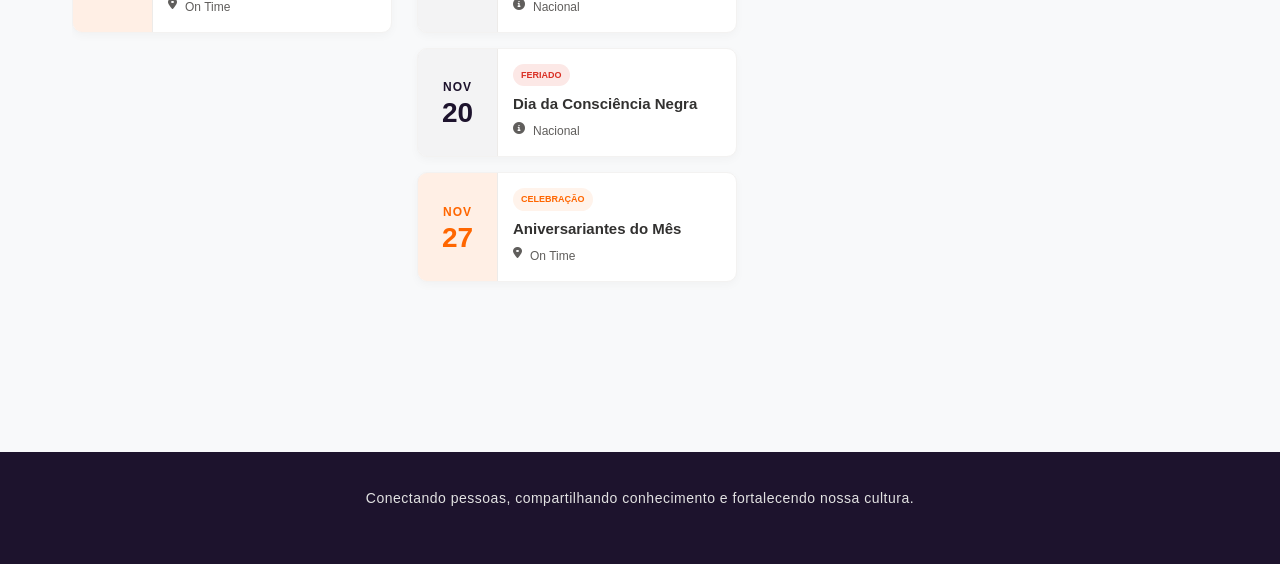
==== commit a471e98a: "Update agenda.html" ====
--- a/agenda.html
+++ b/agenda.html
@@ -84,7 +84,6 @@
                 <div class="month-column">
                     <h3 class="month-column-header">Dezembro</h3>
                     <div class="events-list-vertical">
-                        <div class="event-card"><div class="event-date highlight-date"><span class="month">Dez</span><span class="day">18</span></div><div class="event-details"><span class="event-tag tag-party">Celebração</span><h3>Festa de Confraternização</h3><p><i class="fas fa-star"></i> Evento Anual</p></div></div>
                         <div class="event-card"><div class="event-date holiday-date"><span class="month">Dez</span><span class="day">25</span></div><div class="event-details"><span class="event-tag tag-holiday">Feriado</span><h3>Natal</h3><p><i class="fas fa-info-circle"></i> Nacional</p></div></div>
                     </div>
                 </div>
